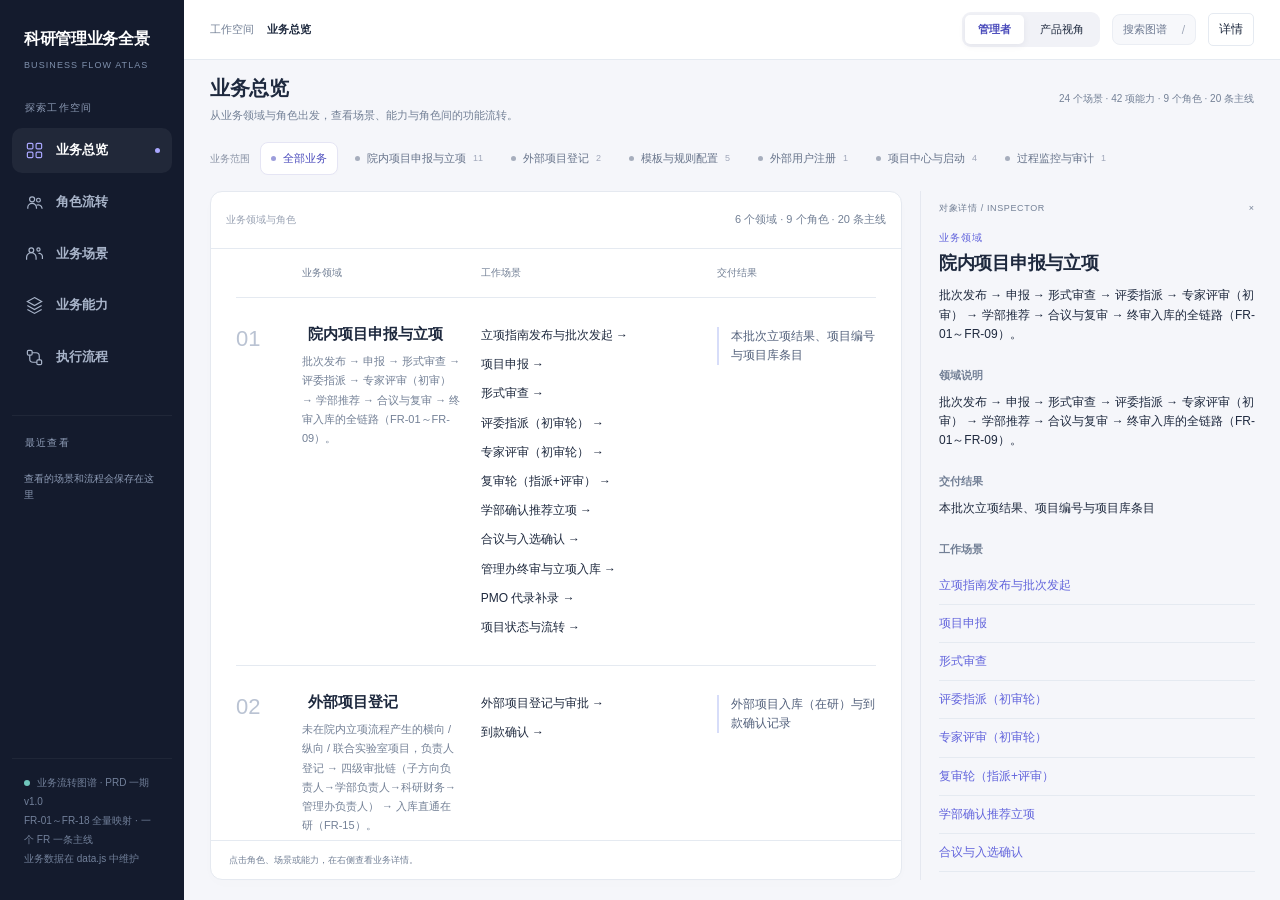
==== index.html @ 69412cee "业务流程原型: 按科研项目管理PRD一期 v1.0 重建业务全景(一个FR一条主线) - 业务领域 6 / 角色 9 / 场景 24 / 能力 42 / 流程主线 20 - FR-01~FR-18 全" ====
<!doctype html>
<html lang="zh-CN"><head><meta charset="utf-8"><meta name="viewport" content="width=device-width, initial-scale=1"><title>科研管理业务全景 · 业务流转图谱</title><link rel="stylesheet" href="./styles.css"></head>
<body><div class="app"><aside class="sidebar"><div class="brand">科研管理业务全景<small>BUSINESS FLOW ATLAS</small></div><div class="nav-section-label">探索工作空间</div><nav aria-label="主导航"><a class="navlink" data-nav="overview" href="#overview" aria-label="业务总览"><svg viewBox="0 0 24 24" aria-hidden="true"><rect x="3" y="3" width="7" height="7" rx="1.5"/><rect x="14" y="3" width="7" height="7" rx="1.5"/><rect x="3" y="14" width="7" height="7" rx="1.5"/><rect x="14" y="14" width="7" height="7" rx="1.5"/></svg><b>业务总览</b></a><a class="navlink" data-nav="roles" href="#roles" aria-label="角色流转"><svg viewBox="0 0 24 24" aria-hidden="true"><circle cx="9" cy="8" r="3.2"/><path d="M3.5 20v-1.5a5.5 5.5 0 0 1 11 0V20"/><circle cx="17" cy="9" r="2.4"/><path d="M14.5 15.5a4.8 4.8 0 0 1 7 3.5V20"/></svg><b>角色流转</b></a><a class="navlink" data-nav="scenarios" href="#scenarios" aria-label="业务场景"><svg viewBox="0 0 24 24" aria-hidden="true"><circle cx="8" cy="8" r="3"/><circle cx="17" cy="7" r="2"/><path d="M2 20v-3a6 6 0 0 1 12 0v3m3-8a4 4 0 0 1 5 4v3"/></svg><b>业务场景</b></a><a class="navlink" data-nav="capabilities" href="#capabilities" aria-label="业务能力"><svg viewBox="0 0 24 24" aria-hidden="true"><path d="m12 2 9 5-9 5-9-5 9-5zm-9 10 9 5 9-5M3 17l9 5 9-5"/></svg><b>业务能力</b></a><a class="navlink" data-nav="flows" href="#flows" aria-label="执行流程"><svg viewBox="0 0 24 24" aria-hidden="true"><rect x="3" y="3" width="6" height="6" rx="1.5"/><rect x="15" y="15" width="6" height="6" rx="1.5"/><path d="M9 6h5a4 4 0 0 1 4 4v5M6 9v5a4 4 0 0 0 4 4h5"/></svg><b>执行流程</b></a></nav><div id="recent-nav" class="recent-nav"></div><div class="sidebar-foot"><span class="online"></span>业务流转图谱 · PRD 一期 v1.0<br>FR-01～FR-18 全量映射 · 一个 FR 一条主线<br>业务数据在 data.js 中维护</div></aside><main class="workspace"><header class="topbar"><div class="breadcrumb">工作空间 <strong id="crumb">业务总览</strong></div><div class="top-actions"><div class="view-switch" aria-label="阅读视角"><button id="manager" data-mode="manager">管理者</button><button id="product" data-mode="product">产品视角</button></div><button class="search-trigger" id="search-open" aria-label="搜索全部对象"><span>搜索图谱</span><kbd>/</kbd></button><button class="iconbtn" id="toggle-inspector" aria-label="切换详情面板">详情</button></div></header><section class="pagehead"><div><h1 id="title"></h1><p id="subtitle"></p></div><div class="headcount" id="headcount"></div></section><div id="scopebar" class="scopebar" aria-label="业务领域筛选"></div><div class="content" id="content"><section class="board" aria-label="业务全景工作区"><div id="toolbar" class="toolbar"></div><div id="canvas" class="board-body"></div><footer class="board-footer" id="footer"></footer></section><aside class="inspector" aria-label="选中对象详情"><div class="inspect-head"><span>对象详情 / INSPECTOR</span><button id="close-inspector" aria-label="关闭详情">×</button></div><div class="inspect-body" id="inspector" aria-live="polite"></div></aside></div></main></div>
<script src="./data.js"></script>
<script src="./app.js"></script>
</body></html>
---- styles.css ----
:root{--nav:#111d32;--ink:#1e293e;--muted:#738096;--line:#e5eaf1;--bg:#f3f5f9;--accent:#5260d8;--cyan:#148b96;--soft:#eef0ff}*{box-sizing:border-box}body{margin:0;color:var(--ink);font:13px/1.6 Inter,-apple-system,BlinkMacSystemFont,"Segoe UI","PingFang SC","Microsoft YaHei",sans-serif;background:var(--bg)}button,input,select{font:inherit}button{cursor:pointer;color:inherit}button,a,input,select{outline-offset:4px}button:focus-visible,a:focus-visible{outline:2px solid var(--accent)}button{border:0;background:none}a{color:var(--accent)}.app{height:100vh;height:100dvh;display:grid;grid-template-columns:190px minmax(0,1fr);overflow:hidden}.sidebar{background:var(--nav);color:#a9b5ca;padding:29px 15px 20px;display:flex;flex-direction:column}.brand{color:white;font-size:17px;font-weight:700;letter-spacing:.03em;padding:0 12px 30px}.brand small{display:block;font-size:9px;letter-spacing:.19em;color:#7f90ac;font-weight:500;margin-top:5px}.navlink{display:flex;gap:13px;align-items:center;width:100%;padding:13px 15px;color:inherit;text-decoration:none;border-radius:6px;margin-bottom:7px;font-weight:550}.navlink span{font-size:12px;font-family:monospace;opacity:.6}.navlink.active{background:#273553;color:white;box-shadow:inset 3px 0 #8890ff}.sidebar-foot{margin-top:auto;font-size:11px;line-height:1.9;padding:14px 12px;border-top:1px solid #2b374c}.online{display:inline-block;width:6px;height:6px;background:#6fc6bc;border-radius:50%;margin-right:7px}.workspace{min-width:0;min-height:0;overflow:hidden;display:grid;grid-template-rows:72px 82px minmax(0,1fr)}.topbar{display:flex;align-items:center;justify-content:space-between;padding:0 30px;background:white;border-bottom:1px solid var(--line);gap:15px}.breadcrumb{color:var(--muted);font-size:12px}.breadcrumb strong{font-weight:600;color:var(--ink);margin-left:10px}.view-switch{display:flex;background:#f0f2f7;padding:4px;border-radius:7px;gap:3px}.view-switch button{padding:7px 17px;border-radius:5px;font-size:12px}.view-switch .active{background:white;color:var(--accent);box-shadow:0 1px 5px #20304c15;font-weight:650}.top-actions{display:flex;align-items:center;gap:14px}.iconbtn{border:1px solid var(--line);background:white;border-radius:5px;padding:6px 10px;font-size:12px}.pagehead{display:flex;padding:18px 30px 12px;align-items:center;justify-content:space-between;gap:20px}.pagehead h1{font-size:21px;letter-spacing:-.5px;margin:0;font-weight:650}.pagehead p{color:var(--muted);font-size:12px;margin:2px 0 0}.headcount{color:var(--muted);font-size:11px;white-space:nowrap}.content{display:grid;grid-template-columns:minmax(0,1fr) 340px;gap:18px;padding:8px 22px 22px 30px;min-height:0}.content.closed{grid-template-columns:minmax(0,1fr)}.content.closed .inspector{display:none}.board{background:white;border:1px solid var(--line);border-radius:9px;overflow:hidden;display:flex;flex-direction:column;min-height:0;min-width:0;box-shadow:0 3px 15px #16254103}.toolbar{padding:13px 18px;border-bottom:1px solid var(--line);display:flex;gap:12px;align-items:center;flex-wrap:wrap;min-height:57px}.toolbar select{max-width:100%;min-width:210px;border:1px solid #dce1eb;background:white;border-radius:5px;padding:7px 30px 7px 10px;color:var(--ink);font-size:12px}.toolbar label{color:var(--muted);font-size:11px}.tool-note{font-size:11px;color:var(--muted);margin-left:auto}.board-body{flex:1;min-height:0;overflow:auto;position:relative}.board-footer{border-top:1px solid var(--line);padding:10px 18px;display:flex;gap:20px;color:var(--muted);font-size:10px;align-items:center;min-height:39px}.legend{display:inline-flex;gap:7px;align-items:center}.legend i{width:13px;height:3px;background:var(--accent)}.legend .cyan{background:var(--cyan)}.legend .dashed{background:none;border-top:1px dashed #95a2b5}.inspector{border-left:1px solid #dfe5ee;padding-left:18px;min-height:0;display:flex;flex-direction:column}.inspect-head{display:flex;align-items:center;justify-content:space-between;font-size:10px;color:var(--muted);letter-spacing:.07em;padding:9px 0 14px}.inspect-body{overflow:auto;min-height:0;padding-right:5px}.inspect-body h2{font-size:18px;line-height:1.45;overflow-wrap:anywhere;margin:4px 0 10px;letter-spacing:-.3px}.inspect-body h3{font-size:11px;color:var(--muted);font-weight:600;margin:23px 0 8px}.inspect-body p{font-size:12px;white-space:pre-wrap;overflow-wrap:anywhere;margin:0 0 10px}.inspect-body .code{font:11px/1.6 ui-monospace,SFMono-Regular,monospace;color:#52607b;overflow-wrap:anywhere}.eyebrow{font-size:10px;text-transform:uppercase;letter-spacing:.1em;color:var(--accent)}.smalltag{font-size:10px;background:#e9edf4;color:#64718a;border-radius:3px;padding:3px 6px;display:inline-block;margin:3px 4px 3px 0}.relation{display:block;text-align:left;width:100%;border-bottom:1px solid var(--line);padding:9px 0;font-size:12px;overflow-wrap:anywhere;color:var(--accent)}.relation small{display:block;color:var(--muted);font-size:10px}.fields{width:100%;border-collapse:collapse}.fields td{vertical-align:top;font-size:11px;padding:7px 4px;border-bottom:1px solid var(--line);overflow-wrap:anywhere}.fields td:first-child{font-family:monospace;width:47%;color:var(--cyan)}details{border-top:1px solid var(--line);padding:11px 0}summary{font-size:11px;cursor:pointer;color:#64718a}details p{margin-top:10px!important}.portfolio{padding:0 25px}.portfolio-header,.domain-row{display:grid;grid-template-columns:46px 1.1fr 1.5fr 1.1fr;gap:20px;align-items:start}.portfolio-header{color:var(--muted);font-size:10px;padding:16px 0;border-bottom:1px solid var(--line)}.domain-row{padding:23px 0;border-bottom:1px solid var(--line)}.domain-number{color:#bac3d3;font-size:22px;font-weight:350}.domain-title{font-size:15px;font-weight:650;margin-bottom:5px}.domain-summary{font-size:11px;color:var(--muted);line-height:1.75}.scenario-item{display:flex;width:100%;text-align:left;align-items:center;justify-content:space-between;padding:5px 0;font-size:12px}.scenario-item:hover{color:var(--accent)}.outcome{font-size:12px;color:#52607b;border-left:2px solid #d7ddf9;padding-left:12px;margin-top:6px}.introline{padding:17px 20px;background:#fafbfe;border-bottom:1px solid var(--line);font-size:12px;color:#52607b}.introline strong{color:var(--ink)}.matrix{width:100%;border-collapse:collapse;text-align:left}.matrix th{position:sticky;top:0;z-index:2;background:#fafbfe;font-size:10px;color:var(--muted);font-weight:500;border-bottom:1px solid var(--line);padding:13px 16px}.matrix td{padding:14px 16px;border-bottom:1px solid #edf0f6;vertical-align:top;font-size:12px}.matrix td:first-child{min-width:200px}.matrix tr:hover td{background:#f9faff}.matrix .celltitle{font-weight:600;display:block;text-align:left;padding:0;line-height:1.6}.matrix .sub{color:var(--muted);font-size:10px;margin-top:5px}.matrix .technical{font:10px/1.6 ui-monospace,monospace;color:var(--cyan);display:block;overflow-wrap:anywhere;text-align:left;padding:2px 0}.scenario-dot{width:26px;height:26px;border-radius:5px;background:#eef0ff;color:var(--accent);font-size:11px}.scenario-dot.empty{background:#f6f7fa;color:#c4cad4}.graph-wrap{height:100%;min-height:340px;overflow:hidden;background-color:#fcfdff;background-image:radial-gradient(#dfe4ef .6px,transparent .6px);background-size:18px 18px;position:relative;touch-action:none}.graph{width:100%;height:100%;display:block;cursor:grab;user-select:none}.graph:active{cursor:grabbing}.graph-tools{position:absolute;bottom:16px;left:16px;display:flex;background:white;border:1px solid var(--line);box-shadow:0 2px 8px #1e293e0a;border-radius:6px;z-index:3}.graph-tools button{padding:7px 12px;border-right:1px solid var(--line);font-size:12px}.graph-tools button:last-child{border:0}.graph-node{cursor:pointer;transition:opacity .13s}.graph-node rect{fill:white;stroke:#dce2ed;stroke-width:1}.graph-node .accentbar{fill:var(--accent);stroke:none}.graph-node.data .accentbar{fill:var(--cyan)}.graph-node text{fill:var(--ink);font-size:16px;font-weight:550;pointer-events:none}.graph-node .node-meta{font-size:13px;font-weight:400;fill:var(--muted)}.graph-node.data .node-title{font-size:16px;font-family:ui-monospace,monospace;fill:#17747e}.graph-node.selected rect,.graph-node:hover rect,.graph-node:focus rect{stroke:var(--accent);stroke-width:1.7}.graph-node.dim{opacity:.7}.graph-edge{fill:none;stroke:#b4bfd4;stroke-width:1.2;transition:opacity .13s}.graph-edge.write{stroke:var(--cyan)}.graph-edge.related{stroke-dasharray:5 4}.graph-edge.dim{opacity:.12}.graph-edge.hot{stroke-width:2;stroke:var(--accent)}.column-label{font-size:13px;fill:var(--muted);letter-spacing:1px}.searchbox{display:flex;align-items:center;gap:10px;padding:17px 20px;border-bottom:1px solid var(--line)}.searchbox input{width:100%;border:0;background:#f5f7fb;border-radius:5px;padding:12px;outline-color:var(--accent)}.search-result{display:block;text-align:left;width:100%;padding:16px 22px;border-bottom:1px solid var(--line)}.search-result strong{font-size:13px}.search-result small{display:block;font-size:11px;color:var(--muted);margin-top:4px}.empty-state{padding:40px;color:var(--muted);font-size:12px}.mobile-inspect{display:none}.selected-row td{background:#f0f2fe!important}@media(min-width:1650px){.content{grid-template-columns:minmax(0,1fr) 380px}.sidebar{padding-top:32px}.app{grid-template-columns:205px minmax(0,1fr)}}@media(max-width:1150px){.app{grid-template-columns:150px minmax(0,1fr)}.sidebar{padding:24px 8px}.brand{font-size:15px}.content{grid-template-columns:minmax(0,1fr) 280px;padding:8px 15px 15px;gap:13px}.topbar,.pagehead{padding-left:20px;padding-right:20px}.portfolio{padding:0 16px}.domain-row,.portfolio-header{gap:12px;grid-template-columns:25px 1fr 1.2fr}.domain-row .outcome,.portfolio-header> :last-child{display:none}}@media(max-width:900px){.content{grid-template-columns:minmax(0,1fr)}.inspector{position:fixed;z-index:20;right:0;top:72px;bottom:0;width:350px;max-width:92vw;background:#f5f7fb;padding:15px 20px;box-shadow:-10px 0 40px #14213a21;display:none}.content.inspector-open .inspector{display:flex}.content.closed .inspector{display:none}.mobile-inspect{display:block}.breadcrumb{display:none}.topbar{justify-content:flex-end}.headcount{display:none}}@media(max-width:600px){.app{grid-template-columns:58px minmax(0,1fr)}.sidebar{padding:22px 5px}.brand{font-size:0;padding:0 0 23px;text-align:center}.brand:before{content:'AI';font-size:18px}.brand small,.navlink b,.sidebar-foot{display:none}.navlink{padding:14px 10px;justify-content:center}.navlink span{font-size:13px;opacity:1}.topbar{padding:0 10px;gap:8px}.view-switch button{padding:7px 10px}.top-actions{gap:7px}.pagehead{padding:14px 14px}.pagehead h1{font-size:18px}.pagehead p{font-size:10px}.content{padding:0 9px 10px}.workspace{grid-template-rows:65px 76px minmax(0,1fr)}.toolbar{padding:10px}.toolbar select{min-width:0;width:100%}.toolbar label{display:none}.tool-note{display:none}.portfolio-header{display:none}.domain-row{grid-template-columns:22px 1fr;padding:18px 0}.domain-row>div:nth-child(3){grid-column:2}.domain-summary{display:none}.board-footer{font-size:9px;gap:10px;padding:8px 10px}.graph-tools{left:10px;bottom:10px}.matrix td,.matrix th{padding:10px}.inspector{top:65px}}@media(prefers-reduced-motion:reduce){*{transition:none!important;scroll-behavior:auto!important}}

/* Navigation and discovery workspace */
:root{--nav:#141b2d;--accent:#6264dc;--soft:#efefff;--bg:#f5f6fa}
.app{grid-template-columns:184px minmax(0,1fr)}.sidebar{padding:26px 12px 18px}.brand{font-size:16px;letter-spacing:-.02em;padding:0 12px 28px}.brand small{letter-spacing:.12em;font-size:9px;margin-top:6px}.navlink{position:relative;gap:12px;padding:12px 13px;border-radius:10px;font-size:13px;transition:background .18s,color .18s,transform .18s}.navlink:hover{background:#ffffff09;color:white;transform:translateX(2px)}.navlink.active{background:#ffffff0e;box-shadow:none;color:#fff}.navlink.active:after{content:'';position:absolute;right:12px;width:5px;height:5px;border-radius:50%;background:#a9a7ff}.navlink svg{width:19px;height:19px;stroke:currentColor;fill:none;stroke-width:1.5;flex-shrink:0}.navlink.active svg{color:#aaa7ff}.nav-section-label{padding:0 13px;margin-bottom:12px;font-size:10px;color:#6f7c95;letter-spacing:.12em}.recent-nav{margin-top:28px;border-top:1px solid #ffffff0d;padding-top:19px}.recent-nav .recent-item{color:#8f9bb3;font-size:11px;display:block;width:100%;padding:8px 12px;text-align:left;border-radius:7px;white-space:nowrap;overflow:hidden;text-overflow:ellipsis}.recent-item:hover{background:#ffffff08;color:#e2e5f5}.recent-nav .recent-empty{font-size:10px;color:#6d7a93;padding:8px 12px}.sidebar-foot{font-size:10px;border-color:#ffffff0c;color:#72809a}.workspace{grid-template-rows:60px 73px 51px minmax(0,1fr)}.topbar{padding:0 26px}.breadcrumb{font-size:11px}.top-actions{gap:12px}.view-switch{padding:3px;border-radius:9px;background:#f1f2f7;position:relative}.view-switch button{padding:6px 13px;font-size:11px;transition:background .18s,box-shadow .18s}.view-switch .active{color:#4a4bbb;box-shadow:0 2px 7px #1e224510}.search-trigger{display:flex;gap:15px;align-items:center;background:#f7f8fb;border:1px solid #ebeef4;border-radius:8px;padding:6px 10px;color:#6c7890;font-size:11px}.search-trigger kbd{font:10px system-ui;color:#9aa2b4}.pagehead{padding:12px 26px 8px}.pagehead h1{font-size:20px}.pagehead p{font-size:11px;margin-top:3px}.headcount{font-size:10px}.scopebar{display:flex;align-items:center;gap:10px;padding:0 26px;min-width:0;overflow:hidden}.scope-caption{color:#8c95a7;font-size:10px;white-space:nowrap}.scope-options{display:flex;align-items:center;gap:6px;overflow:auto;scrollbar-width:none;min-width:0}.scope-options::-webkit-scrollbar{display:none}.scope-chip{display:flex;align-items:center;gap:7px;white-space:nowrap;flex-shrink:0;font-size:11px;padding:7px 10px;border-radius:8px;color:#7d879b;border:1px solid transparent;transition:all .15s}.scope-chip:hover{background:#eceef5;color:#344057}.scope-chip.active{background:white;color:#4d4ebd;border-color:#e5e5f4;box-shadow:0 2px 4px #29234b03}.scope-chip .chip-dot{width:5px;height:5px;border-radius:50%;background:currentColor;opacity:.55}.scope-chip small{font-size:9px;color:#a0a7ba}.content{padding:7px 20px 20px 26px;gap:18px}.board{border-radius:12px;border-color:#e5e9f0;box-shadow:0 4px 16px #19254003}.toolbar{padding:10px 15px;gap:10px;min-height:57px}.toolbar label{font-size:10px;color:#9aa3b4}.picker-trigger{display:flex;align-items:center;gap:12px;min-width:230px;max-width:min(540px,100%);padding:8px 11px;border:1px solid #e4e7f0;background:#fff;border-radius:9px;text-align:left;font-size:12px;transition:border-color .15s,box-shadow .15s}.picker-trigger:hover{border-color:#b7b8e8;box-shadow:0 0 0 3px #6264dc07}.picker-trigger[aria-expanded=true]{border-color:#9390dc;box-shadow:0 0 0 3px #6264dc0c}.picker-trigger .trigger-icon{color:#9b9eb5;font-size:13px}.picker-trigger .trigger-title{overflow:hidden;text-overflow:ellipsis;white-space:nowrap;flex:1}.picker-trigger .trigger-meta{font-size:9px;color:#a1a8b8;white-space:nowrap}.picker-trigger .trigger-chevron{color:#9a9fb5;font-size:12px}.filter-count{margin-left:auto;font-size:10px;color:#9aa3b4}.inspector{border-left-color:#e5e8f0}.inspect-head{font-size:9px}.board-footer{font-size:9px}.empty-state button{margin-top:15px;color:var(--accent);display:block}.mode-context{padding:3px 7px;border-radius:5px;background:#f1f0ff;color:#7270b8;font-size:10px;margin-right:9px}
.command-dialog{width:800px;max-width:calc(100vw - 28px);padding:0;border:1px solid #e6e8f2;border-radius:17px;box-shadow:0 32px 110px #111c3340;color:var(--ink);background:#fff;overflow:hidden}.command-dialog::backdrop{background:#111a324d;backdrop-filter:blur(5px)}.command-head{display:flex;align-items:center;gap:13px;padding:18px 20px;border-bottom:1px solid #edf0f5}.command-head svg{width:19px;height:19px;stroke:#a0a4ba;fill:none;stroke-width:1.6;flex-shrink:0}.command-head input{padding:0;border:0;outline:none;width:100%;font:14px system-ui;background:transparent;color:#24314a;min-width:0}.command-head input::placeholder{color:#a0a7b8}.command-head .command-close{color:#9ca4b5;border:1px solid #e9ebf1;padding:3px 6px;border-radius:5px;font-size:9px}.command-body{display:grid;grid-template-columns:160px minmax(0,1fr);height:432px;max-height:calc(100dvh - 230px)}.command-facets{padding:18px 10px;background:#fafbfe;border-right:1px solid #edf0f6;overflow:auto}.facet-label{font-size:9px;color:#a1a8b7;padding:0 10px 9px;letter-spacing:.08em}.facet-button{display:flex;align-items:center;justify-content:space-between;gap:7px;width:100%;text-align:left;padding:9px 10px;margin:2px 0;border-radius:7px;font-size:11px;color:#7d879c}.facet-button small{font-size:9px;color:#a3aabd}.facet-button:hover{background:#f0f1f8}.facet-button.active{background:#eeedfb;color:#605bb7}.command-results{overflow:auto;padding:9px;scrollbar-width:thin}.command-section{font-size:9px;color:#9da5b6;padding:10px 10px 6px;letter-spacing:.07em}.command-option{display:flex;align-items:center;gap:13px;width:100%;text-align:left;padding:11px 12px;border-radius:9px;margin:2px 0;position:relative}.command-option.active{background:#f1f1fc}.option-mark{width:29px;height:29px;display:grid;place-items:center;background:#f0f2f7;color:#a0a6b8;border-radius:8px;font-size:12px;flex-shrink:0}.command-option.active .option-mark{background:#e5e3fa;color:#7772c6}.option-copy{min-width:0;flex:1}.option-title{font-size:12px;line-height:1.6;color:#37435b}.option-sub{font-size:10px;color:#9aa3b5;margin-top:3px;line-height:1.6;display:-webkit-box;-webkit-line-clamp:2;-webkit-box-orient:vertical;overflow:hidden;overflow-wrap:anywhere}.option-accept{font-size:10px;color:#b4b8ca;flex-shrink:0}.command-option.active .option-accept{color:#8782ba}.command-footer{display:flex;align-items:center;justify-content:space-between;gap:12px;border-top:1px solid #edf0f6;padding:11px 18px;color:#9ca5b7;font-size:9px;background:#fdfdff}.command-footer .keys{display:flex;gap:12px}.command-footer kbd{font:9px system-ui;border:1px solid #e8ebf2;border-radius:3px;padding:1px 4px;margin-right:3px;background:#fff}.picker-empty{padding:48px 20px;text-align:center}.picker-empty strong{font-size:13px;font-weight:550;display:block;color:#657087}.picker-empty p{font-size:11px;color:#a0a7b8;margin-top:8px}.picker-empty button{margin:9px 4px;padding:6px 10px;border:1px solid #e4e7f1;border-radius:6px;color:#7771b5;font-size:10px}.scope-note{display:flex;align-items:center;gap:6px;font-size:10px;color:#9da5b7}.scope-note b{font-weight:500;color:#7b7b9e}
@media(max-width:1150px){.app{grid-template-columns:160px minmax(0,1fr)}.scopebar{padding:0 20px}.scope-chip{padding:6px 8px}.picker-trigger{min-width:180px}.search-trigger kbd{display:none}.content{padding-left:20px}}
@media(max-width:600px){.app{grid-template-columns:54px minmax(0,1fr)}.sidebar{padding:19px 5px}.brand{padding:0 0 22px}.nav-section-label,.recent-nav,.sidebar-foot{display:none}.navlink{padding:13px 10px;gap:0}.navlink.active:after{right:3px;width:3px;height:3px}.navlink svg{width:18px;height:18px}.workspace{grid-template-rows:58px 69px 43px minmax(0,1fr)}.topbar{padding:0 10px}.top-actions{gap:6px}.view-switch button{padding:6px 8px;font-size:10px}.search-trigger{padding:6px 8px;font-size:0;gap:0}.search-trigger:before{content:'⌕';font-size:17px;line-height:1}.search-trigger kbd{display:none}.iconbtn{font-size:10px;padding:5px 7px}.pagehead{padding:10px 13px}.pagehead h1{font-size:17px}.pagehead p{font-size:9px}.scopebar{padding:0 11px;gap:6px}.scope-caption{display:none}.scope-chip{font-size:10px;padding:6px 8px}.scope-chip small{display:none}.content{padding:5px 8px 10px}.toolbar{gap:6px;padding:8px}.picker-trigger{min-width:0;width:100%;max-width:none;font-size:11px}.trigger-meta{display:none}.filter-count{display:none}.command-dialog{max-width:calc(100vw - 18px);border-radius:13px}.command-head{padding:15px 13px;gap:9px}.command-head input{font-size:12px}.command-body{grid-template-columns:112px minmax(0,1fr);height:440px;max-height:calc(100dvh - 190px)}.command-facets{padding:13px 5px}.facet-button{font-size:10px;padding:8px 7px}.facet-label{font-size:8px;padding:0 7px 7px}.command-results{padding:5px}.command-option{padding:10px 8px;gap:8px}.option-mark{width:22px;height:25px;font-size:10px}.option-title{font-size:11px}.option-sub{font-size:9px}.option-accept{display:none}.command-footer{padding:10px 12px;font-size:8px}.command-footer .keys{gap:5px}.command-footer .keys span:last-child{display:none}}


.command-head input{font-size:14px;color:#34435d}.command-head input::placeholder{color:#737f96}.option-title{font-size:14px;color:#30405c}.option-sub{font-size:11px;color:#758097}.command-section{color:#69768e;font-size:10px}.facet-button{color:#65718a}.command-footer{color:#758097}.scope-note{color:#77849d}.scope-chip{color:#66738a}.recent-nav .recent-item{color:#a3b0c7}.recent-nav .recent-empty,.nav-section-label{color:#8c9ab4}@media(max-width:600px){.option-title{font-size:12px}.option-sub{font-size:10px}.command-head input{font-size:12px}}

/* ===== 角色流转扩展（业务图谱新增） ===== */
.graph-node[data-role="R_pi"] .accentbar{fill:#5260d8}
.graph-node[data-role="R_sub"] .accentbar{fill:#148b96}
.graph-node[data-role="R_mgb"] .accentbar{fill:#b7791f}
.graph-node[data-role="R_exp"] .accentbar{fill:#c2586e}
.graph-node[data-role="R_pmo"] .accentbar{fill:#7a4fc9}
.graph-node[data-role="R_pi"].selected rect,.graph-node[data-role="R_pi"]:hover rect{stroke:#5260d8}
.graph-node[data-role="R_sub"].selected rect,.graph-node[data-role="R_sub"]:hover rect{stroke:#148b96}
.graph-node[data-role="R_mgb"].selected rect,.graph-node[data-role="R_mgb"]:hover rect{stroke:#b7791f}
.graph-node[data-role="R_exp"].selected rect,.graph-node[data-role="R_exp"]:hover rect{stroke:#c2586e}
.graph-node[data-role="R_pmo"].selected rect,.graph-node[data-role="R_pmo"]:hover rect{stroke:#7a4fc9}
.graph-edge.flowback{stroke-dasharray:5 4;stroke:#c2586e}
.graph-edge.flowback:hover{stroke-width:2}
.edge-label{font-size:13px;fill:#4d5a75;font-weight:600;paint-order:stroke;stroke:#fcfdff;stroke-width:3.5px;pointer-events:none}
.legend .rose{border-top:1px dashed #c2586e;background:none}
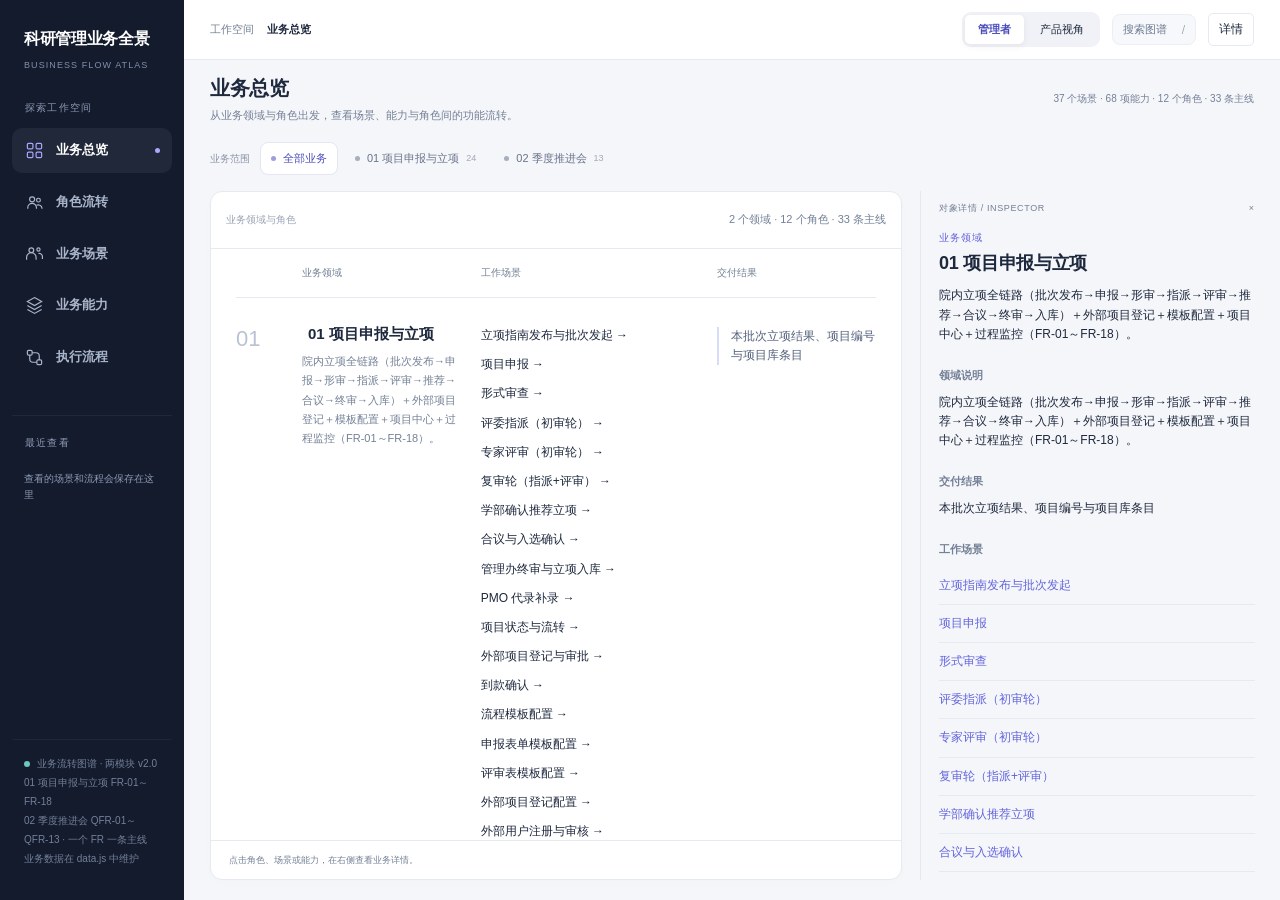
==== commit 11e97847: "业务全景两模块 v2.0: 新增02季度推进会模块(QFR-01~13) - domains 改模块级: 01 项目申报与立项(24场景/42能力/20主线) + 02 季度推进会(13场景/26能力" ====
--- a/index.html
+++ b/index.html
@@ -1,6 +1,6 @@
 <!doctype html>
 <html lang="zh-CN"><head><meta charset="utf-8"><meta name="viewport" content="width=device-width, initial-scale=1"><title>科研管理业务全景 · 业务流转图谱</title><link rel="stylesheet" href="./styles.css"></head>
-<body><div class="app"><aside class="sidebar"><div class="brand">科研管理业务全景<small>BUSINESS FLOW ATLAS</small></div><div class="nav-section-label">探索工作空间</div><nav aria-label="主导航"><a class="navlink" data-nav="overview" href="#overview" aria-label="业务总览"><svg viewBox="0 0 24 24" aria-hidden="true"><rect x="3" y="3" width="7" height="7" rx="1.5"/><rect x="14" y="3" width="7" height="7" rx="1.5"/><rect x="3" y="14" width="7" height="7" rx="1.5"/><rect x="14" y="14" width="7" height="7" rx="1.5"/></svg><b>业务总览</b></a><a class="navlink" data-nav="roles" href="#roles" aria-label="角色流转"><svg viewBox="0 0 24 24" aria-hidden="true"><circle cx="9" cy="8" r="3.2"/><path d="M3.5 20v-1.5a5.5 5.5 0 0 1 11 0V20"/><circle cx="17" cy="9" r="2.4"/><path d="M14.5 15.5a4.8 4.8 0 0 1 7 3.5V20"/></svg><b>角色流转</b></a><a class="navlink" data-nav="scenarios" href="#scenarios" aria-label="业务场景"><svg viewBox="0 0 24 24" aria-hidden="true"><circle cx="8" cy="8" r="3"/><circle cx="17" cy="7" r="2"/><path d="M2 20v-3a6 6 0 0 1 12 0v3m3-8a4 4 0 0 1 5 4v3"/></svg><b>业务场景</b></a><a class="navlink" data-nav="capabilities" href="#capabilities" aria-label="业务能力"><svg viewBox="0 0 24 24" aria-hidden="true"><path d="m12 2 9 5-9 5-9-5 9-5zm-9 10 9 5 9-5M3 17l9 5 9-5"/></svg><b>业务能力</b></a><a class="navlink" data-nav="flows" href="#flows" aria-label="执行流程"><svg viewBox="0 0 24 24" aria-hidden="true"><rect x="3" y="3" width="6" height="6" rx="1.5"/><rect x="15" y="15" width="6" height="6" rx="1.5"/><path d="M9 6h5a4 4 0 0 1 4 4v5M6 9v5a4 4 0 0 0 4 4h5"/></svg><b>执行流程</b></a></nav><div id="recent-nav" class="recent-nav"></div><div class="sidebar-foot"><span class="online"></span>业务流转图谱 · PRD 一期 v1.0<br>FR-01～FR-18 全量映射 · 一个 FR 一条主线<br>业务数据在 data.js 中维护</div></aside><main class="workspace"><header class="topbar"><div class="breadcrumb">工作空间 <strong id="crumb">业务总览</strong></div><div class="top-actions"><div class="view-switch" aria-label="阅读视角"><button id="manager" data-mode="manager">管理者</button><button id="product" data-mode="product">产品视角</button></div><button class="search-trigger" id="search-open" aria-label="搜索全部对象"><span>搜索图谱</span><kbd>/</kbd></button><button class="iconbtn" id="toggle-inspector" aria-label="切换详情面板">详情</button></div></header><section class="pagehead"><div><h1 id="title"></h1><p id="subtitle"></p></div><div class="headcount" id="headcount"></div></section><div id="scopebar" class="scopebar" aria-label="业务领域筛选"></div><div class="content" id="content"><section class="board" aria-label="业务全景工作区"><div id="toolbar" class="toolbar"></div><div id="canvas" class="board-body"></div><footer class="board-footer" id="footer"></footer></section><aside class="inspector" aria-label="选中对象详情"><div class="inspect-head"><span>对象详情 / INSPECTOR</span><button id="close-inspector" aria-label="关闭详情">×</button></div><div class="inspect-body" id="inspector" aria-live="polite"></div></aside></div></main></div>
+<body><div class="app"><aside class="sidebar"><div class="brand">科研管理业务全景<small>BUSINESS FLOW ATLAS</small></div><div class="nav-section-label">探索工作空间</div><nav aria-label="主导航"><a class="navlink" data-nav="overview" href="#overview" aria-label="业务总览"><svg viewBox="0 0 24 24" aria-hidden="true"><rect x="3" y="3" width="7" height="7" rx="1.5"/><rect x="14" y="3" width="7" height="7" rx="1.5"/><rect x="3" y="14" width="7" height="7" rx="1.5"/><rect x="14" y="14" width="7" height="7" rx="1.5"/></svg><b>业务总览</b></a><a class="navlink" data-nav="roles" href="#roles" aria-label="角色流转"><svg viewBox="0 0 24 24" aria-hidden="true"><circle cx="9" cy="8" r="3.2"/><path d="M3.5 20v-1.5a5.5 5.5 0 0 1 11 0V20"/><circle cx="17" cy="9" r="2.4"/><path d="M14.5 15.5a4.8 4.8 0 0 1 7 3.5V20"/></svg><b>角色流转</b></a><a class="navlink" data-nav="scenarios" href="#scenarios" aria-label="业务场景"><svg viewBox="0 0 24 24" aria-hidden="true"><circle cx="8" cy="8" r="3"/><circle cx="17" cy="7" r="2"/><path d="M2 20v-3a6 6 0 0 1 12 0v3m3-8a4 4 0 0 1 5 4v3"/></svg><b>业务场景</b></a><a class="navlink" data-nav="capabilities" href="#capabilities" aria-label="业务能力"><svg viewBox="0 0 24 24" aria-hidden="true"><path d="m12 2 9 5-9 5-9-5 9-5zm-9 10 9 5 9-5M3 17l9 5 9-5"/></svg><b>业务能力</b></a><a class="navlink" data-nav="flows" href="#flows" aria-label="执行流程"><svg viewBox="0 0 24 24" aria-hidden="true"><rect x="3" y="3" width="6" height="6" rx="1.5"/><rect x="15" y="15" width="6" height="6" rx="1.5"/><path d="M9 6h5a4 4 0 0 1 4 4v5M6 9v5a4 4 0 0 0 4 4h5"/></svg><b>执行流程</b></a></nav><div id="recent-nav" class="recent-nav"></div><div class="sidebar-foot"><span class="online"></span>业务流转图谱 · 两模块 v2.0<br>01 项目申报与立项 FR-01～FR-18<br>02 季度推进会 QFR-01～QFR-13 · 一个 FR 一条主线<br>业务数据在 data.js 中维护</div></aside><main class="workspace"><header class="topbar"><div class="breadcrumb">工作空间 <strong id="crumb">业务总览</strong></div><div class="top-actions"><div class="view-switch" aria-label="阅读视角"><button id="manager" data-mode="manager">管理者</button><button id="product" data-mode="product">产品视角</button></div><button class="search-trigger" id="search-open" aria-label="搜索全部对象"><span>搜索图谱</span><kbd>/</kbd></button><button class="iconbtn" id="toggle-inspector" aria-label="切换详情面板">详情</button></div></header><section class="pagehead"><div><h1 id="title"></h1><p id="subtitle"></p></div><div class="headcount" id="headcount"></div></section><div id="scopebar" class="scopebar" aria-label="业务领域筛选"></div><div class="content" id="content"><section class="board" aria-label="业务全景工作区"><div id="toolbar" class="toolbar"></div><div id="canvas" class="board-body"></div><footer class="board-footer" id="footer"></footer></section><aside class="inspector" aria-label="选中对象详情"><div class="inspect-head"><span>对象详情 / INSPECTOR</span><button id="close-inspector" aria-label="关闭详情">×</button></div><div class="inspect-body" id="inspector" aria-live="polite"></div></aside></div></main></div>
 <script src="./data.js"></script>
 <script src="./app.js"></script>
 </body></html>
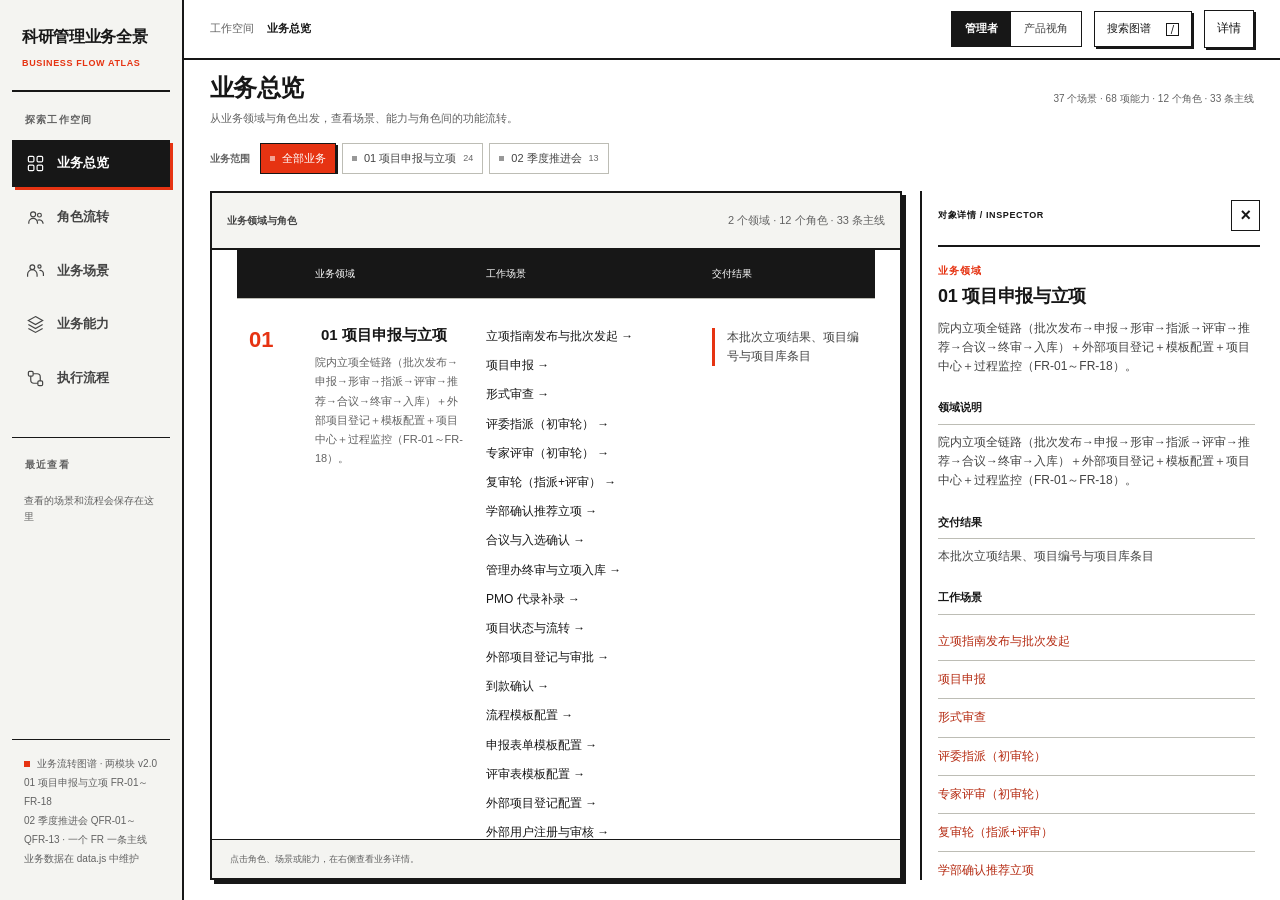
==== commit ecceff91: "UI重构: 引入workbench.css新粗犷风格(白底/黑边/红强调), 完全对齐应用与原型.html参考风格; 修复能力-场景回引缺失(复用矩阵圆点); 逻辑与业务数据零改动" ====
--- a/index.html
+++ b/index.html
@@ -1,5 +1,5 @@
 <!doctype html>
-<html lang="zh-CN"><head><meta charset="utf-8"><meta name="viewport" content="width=device-width, initial-scale=1"><title>科研管理业务全景 · 业务流转图谱</title><link rel="stylesheet" href="./styles.css"></head>
+<html lang="zh-CN"><head><meta charset="utf-8"><meta name="viewport" content="width=device-width, initial-scale=1"><title>科研管理业务全景 · 业务流转图谱</title><link rel="stylesheet" href="./styles.css"><link rel="stylesheet" href="./workbench.css"></head>
 <body><div class="app"><aside class="sidebar"><div class="brand">科研管理业务全景<small>BUSINESS FLOW ATLAS</small></div><div class="nav-section-label">探索工作空间</div><nav aria-label="主导航"><a class="navlink" data-nav="overview" href="#overview" aria-label="业务总览"><svg viewBox="0 0 24 24" aria-hidden="true"><rect x="3" y="3" width="7" height="7" rx="1.5"/><rect x="14" y="3" width="7" height="7" rx="1.5"/><rect x="3" y="14" width="7" height="7" rx="1.5"/><rect x="14" y="14" width="7" height="7" rx="1.5"/></svg><b>业务总览</b></a><a class="navlink" data-nav="roles" href="#roles" aria-label="角色流转"><svg viewBox="0 0 24 24" aria-hidden="true"><circle cx="9" cy="8" r="3.2"/><path d="M3.5 20v-1.5a5.5 5.5 0 0 1 11 0V20"/><circle cx="17" cy="9" r="2.4"/><path d="M14.5 15.5a4.8 4.8 0 0 1 7 3.5V20"/></svg><b>角色流转</b></a><a class="navlink" data-nav="scenarios" href="#scenarios" aria-label="业务场景"><svg viewBox="0 0 24 24" aria-hidden="true"><circle cx="8" cy="8" r="3"/><circle cx="17" cy="7" r="2"/><path d="M2 20v-3a6 6 0 0 1 12 0v3m3-8a4 4 0 0 1 5 4v3"/></svg><b>业务场景</b></a><a class="navlink" data-nav="capabilities" href="#capabilities" aria-label="业务能力"><svg viewBox="0 0 24 24" aria-hidden="true"><path d="m12 2 9 5-9 5-9-5 9-5zm-9 10 9 5 9-5M3 17l9 5 9-5"/></svg><b>业务能力</b></a><a class="navlink" data-nav="flows" href="#flows" aria-label="执行流程"><svg viewBox="0 0 24 24" aria-hidden="true"><rect x="3" y="3" width="6" height="6" rx="1.5"/><rect x="15" y="15" width="6" height="6" rx="1.5"/><path d="M9 6h5a4 4 0 0 1 4 4v5M6 9v5a4 4 0 0 0 4 4h5"/></svg><b>执行流程</b></a></nav><div id="recent-nav" class="recent-nav"></div><div class="sidebar-foot"><span class="online"></span>业务流转图谱 · 两模块 v2.0<br>01 项目申报与立项 FR-01～FR-18<br>02 季度推进会 QFR-01～QFR-13 · 一个 FR 一条主线<br>业务数据在 data.js 中维护</div></aside><main class="workspace"><header class="topbar"><div class="breadcrumb">工作空间 <strong id="crumb">业务总览</strong></div><div class="top-actions"><div class="view-switch" aria-label="阅读视角"><button id="manager" data-mode="manager">管理者</button><button id="product" data-mode="product">产品视角</button></div><button class="search-trigger" id="search-open" aria-label="搜索全部对象"><span>搜索图谱</span><kbd>/</kbd></button><button class="iconbtn" id="toggle-inspector" aria-label="切换详情面板">详情</button></div></header><section class="pagehead"><div><h1 id="title"></h1><p id="subtitle"></p></div><div class="headcount" id="headcount"></div></section><div id="scopebar" class="scopebar" aria-label="业务领域筛选"></div><div class="content" id="content"><section class="board" aria-label="业务全景工作区"><div id="toolbar" class="toolbar"></div><div id="canvas" class="board-body"></div><footer class="board-footer" id="footer"></footer></section><aside class="inspector" aria-label="选中对象详情"><div class="inspect-head"><span>对象详情 / INSPECTOR</span><button id="close-inspector" aria-label="关闭详情">×</button></div><div class="inspect-body" id="inspector" aria-live="polite"></div></aside></div></main></div>
 <script src="./data.js"></script>
 <script src="./app.js"></script>
--- a/styles.css
+++ b/styles.css
@@ -1,5 +1,5 @@
 
-:root{--nav:#111d32;--ink:#1e293e;--muted:#738096;--line:#e5eaf1;--bg:#f3f5f9;--accent:#5260d8;--cyan:#148b96;--soft:#eef0ff}*{box-sizing:border-box}body{margin:0;color:var(--ink);font:13px/1.6 Inter,-apple-system,BlinkMacSystemFont,"Segoe UI","PingFang SC","Microsoft YaHei",sans-serif;background:var(--bg)}button,input,select{font:inherit}button{cursor:pointer;color:inherit}button,a,input,select{outline-offset:4px}button:focus-visible,a:focus-visible{outline:2px solid var(--accent)}button{border:0;background:none}a{color:var(--accent)}.app{height:100vh;height:100dvh;display:grid;grid-template-columns:190px minmax(0,1fr);overflow:hidden}.sidebar{background:var(--nav);color:#a9b5ca;padding:29px 15px 20px;display:flex;flex-direction:column}.brand{color:white;font-size:17px;font-weight:700;letter-spacing:.03em;padding:0 12px 30px}.brand small{display:block;font-size:9px;letter-spacing:.19em;color:#7f90ac;font-weight:500;margin-top:5px}.navlink{display:flex;gap:13px;align-items:center;width:100%;padding:13px 15px;color:inherit;text-decoration:none;border-radius:6px;margin-bottom:7px;font-weight:550}.navlink span{font-size:12px;font-family:monospace;opacity:.6}.navlink.active{background:#273553;color:white;box-shadow:inset 3px 0 #8890ff}.sidebar-foot{margin-top:auto;font-size:11px;line-height:1.9;padding:14px 12px;border-top:1px solid #2b374c}.online{display:inline-block;width:6px;height:6px;background:#6fc6bc;border-radius:50%;margin-right:7px}.workspace{min-width:0;min-height:0;overflow:hidden;display:grid;grid-template-rows:72px 82px minmax(0,1fr)}.topbar{display:flex;align-items:center;justify-content:space-between;padding:0 30px;background:white;border-bottom:1px solid var(--line);gap:15px}.breadcrumb{color:var(--muted);font-size:12px}.breadcrumb strong{font-weight:600;color:var(--ink);margin-left:10px}.view-switch{display:flex;background:#f0f2f7;padding:4px;border-radius:7px;gap:3px}.view-switch button{padding:7px 17px;border-radius:5px;font-size:12px}.view-switch .active{background:white;color:var(--accent);box-shadow:0 1px 5px #20304c15;font-weight:650}.top-actions{display:flex;align-items:center;gap:14px}.iconbtn{border:1px solid var(--line);background:white;border-radius:5px;padding:6px 10px;font-size:12px}.pagehead{display:flex;padding:18px 30px 12px;align-items:center;justify-content:space-between;gap:20px}.pagehead h1{font-size:21px;letter-spacing:-.5px;margin:0;font-weight:650}.pagehead p{color:var(--muted);font-size:12px;margin:2px 0 0}.headcount{color:var(--muted);font-size:11px;white-space:nowrap}.content{display:grid;grid-template-columns:minmax(0,1fr) 340px;gap:18px;padding:8px 22px 22px 30px;min-height:0}.content.closed{grid-template-columns:minmax(0,1fr)}.content.closed .inspector{display:none}.board{background:white;border:1px solid var(--line);border-radius:9px;overflow:hidden;display:flex;flex-direction:column;min-height:0;min-width:0;box-shadow:0 3px 15px #16254103}.toolbar{padding:13px 18px;border-bottom:1px solid var(--line);display:flex;gap:12px;align-items:center;flex-wrap:wrap;min-height:57px}.toolbar select{max-width:100%;min-width:210px;border:1px solid #dce1eb;background:white;border-radius:5px;padding:7px 30px 7px 10px;color:var(--ink);font-size:12px}.toolbar label{color:var(--muted);font-size:11px}.tool-note{font-size:11px;color:var(--muted);margin-left:auto}.board-body{flex:1;min-height:0;overflow:auto;position:relative}.board-footer{border-top:1px solid var(--line);padding:10px 18px;display:flex;gap:20px;color:var(--muted);font-size:10px;align-items:center;min-height:39px}.legend{display:inline-flex;gap:7px;align-items:center}.legend i{width:13px;height:3px;background:var(--accent)}.legend .cyan{background:var(--cyan)}.legend .dashed{background:none;border-top:1px dashed #95a2b5}.inspector{border-left:1px solid #dfe5ee;padding-left:18px;min-height:0;display:flex;flex-direction:column}.inspect-head{display:flex;align-items:center;justify-content:space-between;font-size:10px;color:var(--muted);letter-spacing:.07em;padding:9px 0 14px}.inspect-body{overflow:auto;min-height:0;padding-right:5px}.inspect-body h2{font-size:18px;line-height:1.45;overflow-wrap:anywhere;margin:4px 0 10px;letter-spacing:-.3px}.inspect-body h3{font-size:11px;color:var(--muted);font-weight:600;margin:23px 0 8px}.inspect-body p{font-size:12px;white-space:pre-wrap;overflow-wrap:anywhere;margin:0 0 10px}.inspect-body .code{font:11px/1.6 ui-monospace,SFMono-Regular,monospace;color:#52607b;overflow-wrap:anywhere}.eyebrow{font-size:10px;text-transform:uppercase;letter-spacing:.1em;color:var(--accent)}.smalltag{font-size:10px;background:#e9edf4;color:#64718a;border-radius:3px;padding:3px 6px;display:inline-block;margin:3px 4px 3px 0}.relation{display:block;text-align:left;width:100%;border-bottom:1px solid var(--line);padding:9px 0;font-size:12px;overflow-wrap:anywhere;color:var(--accent)}.relation small{display:block;color:var(--muted);font-size:10px}.fields{width:100%;border-collapse:collapse}.fields td{vertical-align:top;font-size:11px;padding:7px 4px;border-bottom:1px solid var(--line);overflow-wrap:anywhere}.fields td:first-child{font-family:monospace;width:47%;color:var(--cyan)}details{border-top:1px solid var(--line);padding:11px 0}summary{font-size:11px;cursor:pointer;color:#64718a}details p{margin-top:10px!important}.portfolio{padding:0 25px}.portfolio-header,.domain-row{display:grid;grid-template-columns:46px 1.1fr 1.5fr 1.1fr;gap:20px;align-items:start}.portfolio-header{color:var(--muted);font-size:10px;padding:16px 0;border-bottom:1px solid var(--line)}.domain-row{padding:23px 0;border-bottom:1px solid var(--line)}.domain-number{color:#bac3d3;font-size:22px;font-weight:350}.domain-title{font-size:15px;font-weight:650;margin-bottom:5px}.domain-summary{font-size:11px;color:var(--muted);line-height:1.75}.scenario-item{display:flex;width:100%;text-align:left;align-items:center;justify-content:space-between;padding:5px 0;font-size:12px}.scenario-item:hover{color:var(--accent)}.outcome{font-size:12px;color:#52607b;border-left:2px solid #d7ddf9;padding-left:12px;margin-top:6px}.introline{padding:17px 20px;background:#fafbfe;border-bottom:1px solid var(--line);font-size:12px;color:#52607b}.introline strong{color:var(--ink)}.matrix{width:100%;border-collapse:collapse;text-align:left}.matrix th{position:sticky;top:0;z-index:2;background:#fafbfe;font-size:10px;color:var(--muted);font-weight:500;border-bottom:1px solid var(--line);padding:13px 16px}.matrix td{padding:14px 16px;border-bottom:1px solid #edf0f6;vertical-align:top;font-size:12px}.matrix td:first-child{min-width:200px}.matrix tr:hover td{background:#f9faff}.matrix .celltitle{font-weight:600;display:block;text-align:left;padding:0;line-height:1.6}.matrix .sub{color:var(--muted);font-size:10px;margin-top:5px}.matrix .technical{font:10px/1.6 ui-monospace,monospace;color:var(--cyan);display:block;overflow-wrap:anywhere;text-align:left;padding:2px 0}.scenario-dot{width:26px;height:26px;border-radius:5px;background:#eef0ff;color:var(--accent);font-size:11px}.scenario-dot.empty{background:#f6f7fa;color:#c4cad4}.graph-wrap{height:100%;min-height:340px;overflow:hidden;background-color:#fcfdff;background-image:radial-gradient(#dfe4ef .6px,transparent .6px);background-size:18px 18px;position:relative;touch-action:none}.graph{width:100%;height:100%;display:block;cursor:grab;user-select:none}.graph:active{cursor:grabbing}.graph-tools{position:absolute;bottom:16px;left:16px;display:flex;background:white;border:1px solid var(--line);box-shadow:0 2px 8px #1e293e0a;border-radius:6px;z-index:3}.graph-tools button{padding:7px 12px;border-right:1px solid var(--line);font-size:12px}.graph-tools button:last-child{border:0}.graph-node{cursor:pointer;transition:opacity .13s}.graph-node rect{fill:white;stroke:#dce2ed;stroke-width:1}.graph-node .accentbar{fill:var(--accent);stroke:none}.graph-node.data .accentbar{fill:var(--cyan)}.graph-node text{fill:var(--ink);font-size:16px;font-weight:550;pointer-events:none}.graph-node .node-meta{font-size:13px;font-weight:400;fill:var(--muted)}.graph-node.data .node-title{font-size:16px;font-family:ui-monospace,monospace;fill:#17747e}.graph-node.selected rect,.graph-node:hover rect,.graph-node:focus rect{stroke:var(--accent);stroke-width:1.7}.graph-node.dim{opacity:.7}.graph-edge{fill:none;stroke:#b4bfd4;stroke-width:1.2;transition:opacity .13s}.graph-edge.write{stroke:var(--cyan)}.graph-edge.related{stroke-dasharray:5 4}.graph-edge.dim{opacity:.12}.graph-edge.hot{stroke-width:2;stroke:var(--accent)}.column-label{font-size:13px;fill:var(--muted);letter-spacing:1px}.searchbox{display:flex;align-items:center;gap:10px;padding:17px 20px;border-bottom:1px solid var(--line)}.searchbox input{width:100%;border:0;background:#f5f7fb;border-radius:5px;padding:12px;outline-color:var(--accent)}.search-result{display:block;text-align:left;width:100%;padding:16px 22px;border-bottom:1px solid var(--line)}.search-result strong{font-size:13px}.search-result small{display:block;font-size:11px;color:var(--muted);margin-top:4px}.empty-state{padding:40px;color:var(--muted);font-size:12px}.mobile-inspect{display:none}.selected-row td{background:#f0f2fe!important}@media(min-width:1650px){.content{grid-template-columns:minmax(0,1fr) 380px}.sidebar{padding-top:32px}.app{grid-template-columns:205px minmax(0,1fr)}}@media(max-width:1150px){.app{grid-template-columns:150px minmax(0,1fr)}.sidebar{padding:24px 8px}.brand{font-size:15px}.content{grid-template-columns:minmax(0,1fr) 280px;padding:8px 15px 15px;gap:13px}.topbar,.pagehead{padding-left:20px;padding-right:20px}.portfolio{padding:0 16px}.domain-row,.portfolio-header{gap:12px;grid-template-columns:25px 1fr 1.2fr}.domain-row .outcome,.portfolio-header> :last-child{display:none}}@media(max-width:900px){.content{grid-template-columns:minmax(0,1fr)}.inspector{position:fixed;z-index:20;right:0;top:72px;bottom:0;width:350px;max-width:92vw;background:#f5f7fb;padding:15px 20px;box-shadow:-10px 0 40px #14213a21;display:none}.content.inspector-open .inspector{display:flex}.content.closed .inspector{display:none}.mobile-inspect{display:block}.breadcrumb{display:none}.topbar{justify-content:flex-end}.headcount{display:none}}@media(max-width:600px){.app{grid-template-columns:58px minmax(0,1fr)}.sidebar{padding:22px 5px}.brand{font-size:0;padding:0 0 23px;text-align:center}.brand:before{content:'AI';font-size:18px}.brand small,.navlink b,.sidebar-foot{display:none}.navlink{padding:14px 10px;justify-content:center}.navlink span{font-size:13px;opacity:1}.topbar{padding:0 10px;gap:8px}.view-switch button{padding:7px 10px}.top-actions{gap:7px}.pagehead{padding:14px 14px}.pagehead h1{font-size:18px}.pagehead p{font-size:10px}.content{padding:0 9px 10px}.workspace{grid-template-rows:65px 76px minmax(0,1fr)}.toolbar{padding:10px}.toolbar select{min-width:0;width:100%}.toolbar label{display:none}.tool-note{display:none}.portfolio-header{display:none}.domain-row{grid-template-columns:22px 1fr;padding:18px 0}.domain-row>div:nth-child(3){grid-column:2}.domain-summary{display:none}.board-footer{font-size:9px;gap:10px;padding:8px 10px}.graph-tools{left:10px;bottom:10px}.matrix td,.matrix th{padding:10px}.inspector{top:65px}}@media(prefers-reduced-motion:reduce){*{transition:none!important;scroll-behavior:auto!important}}
+:root{--nav:#111d32;--ink:#1e293e;--muted:#738096;--line:#e5eaf1;--bg:#f3f5f9;--accent:#5260d8;--cyan:#148b96;--soft:#eef0ff}*{box-sizing:border-box}body{margin:0;color:var(--ink);font:13px/1.6 Inter,-apple-system,BlinkMacSystemFont,"Segoe UI","PingFang SC","Microsoft YaHei",sans-serif;background:var(--bg)}button,input,select{font:inherit}button{cursor:pointer;color:inherit}button,a,input,select{outline-offset:4px}button:focus-visible,a:focus-visible{outline:2px solid var(--accent)}button{border:0;background:none}a{color:var(--accent)}.app{height:100vh;height:100dvh;display:grid;grid-template-columns:190px minmax(0,1fr);overflow:hidden}.sidebar{background:var(--nav);color:#a9b5ca;padding:29px 15px 20px;display:flex;flex-direction:column}.brand{color:white;font-size:17px;font-weight:700;letter-spacing:.03em;padding:0 12px 30px}.brand small{display:block;font-size:9px;letter-spacing:.19em;color:#7f90ac;font-weight:500;margin-top:5px}.navlink{display:flex;gap:13px;align-items:center;width:100%;padding:13px 15px;color:inherit;text-decoration:none;border-radius:6px;margin-bottom:7px;font-weight:550}.navlink span{font-size:12px;font-family:monospace;opacity:.6}.navlink.active{background:#273553;color:white;box-shadow:inset 3px 0 #8890ff}.sidebar-foot{margin-top:auto;font-size:11px;line-height:1.9;padding:14px 12px;border-top:1px solid #2b374c}.online{display:inline-block;width:6px;height:6px;background:#6fc6bc;border-radius:50%;margin-right:7px}.workspace{min-width:0;min-height:0;overflow:hidden;display:grid;grid-template-rows:72px 82px minmax(0,1fr)}.topbar{display:flex;align-items:center;justify-content:space-between;padding:0 30px;background:white;border-bottom:1px solid var(--line);gap:15px}.breadcrumb{color:var(--muted);font-size:12px}.breadcrumb strong{font-weight:600;color:var(--ink);margin-left:10px}.view-switch{display:flex;background:#f0f2f7;padding:4px;border-radius:7px;gap:3px}.view-switch button{padding:7px 17px;border-radius:5px;font-size:12px}.view-switch .active{background:white;color:var(--accent);box-shadow:0 1px 5px #20304c15;font-weight:650}.top-actions{display:flex;align-items:center;gap:14px}.iconbtn{border:1px solid var(--line);background:white;border-radius:5px;padding:6px 10px;font-size:12px}.pagehead{display:flex;padding:18px 30px 12px;align-items:center;justify-content:space-between;gap:20px}.pagehead h1{font-size:21px;letter-spacing:-.5px;margin:0;font-weight:650}.pagehead p{color:var(--muted);font-size:12px;margin:2px 0 0}.headcount{color:var(--muted);font-size:11px;white-space:nowrap}.content{display:grid;grid-template-columns:minmax(0,1fr) 340px;gap:18px;padding:8px 22px 22px 30px;min-height:0}.content.closed{grid-template-columns:minmax(0,1fr)}.content.closed .inspector{display:none}.board{background:white;border:1px solid var(--line);border-radius:9px;overflow:hidden;display:flex;flex-direction:column;min-height:0;min-width:0;box-shadow:0 3px 15px #16254103}.toolbar{padding:13px 18px;border-bottom:1px solid var(--line);display:flex;gap:12px;align-items:center;flex-wrap:wrap;min-height:57px}.toolbar select{max-width:100%;min-width:210px;border:1px solid #dce1eb;background:white;border-radius:5px;padding:7px 30px 7px 10px;color:var(--ink);font-size:12px}.toolbar label{color:var(--muted);font-size:11px}.tool-note{font-size:11px;color:var(--muted);margin-left:auto}.board-body{flex:1;min-height:0;overflow:auto;position:relative}.board-footer{border-top:1px solid var(--line);padding:10px 18px;display:flex;gap:20px;color:var(--muted);font-size:10px;align-items:center;min-height:39px}.legend{display:inline-flex;gap:7px;align-items:center}.legend i{width:13px;height:3px;background:var(--accent)}.legend .cyan{background:var(--cyan)}.legend .dashed{background:none;border-top:1px dashed #95a2b5}.inspector{border-left:1px solid #dfe5ee;padding-left:18px;min-height:0;display:flex;flex-direction:column}.inspect-head{display:flex;align-items:center;justify-content:space-between;font-size:10px;color:var(--muted);letter-spacing:.07em;padding:9px 0 14px}.inspect-body{overflow:auto;min-height:0;padding-right:5px}.inspect-body h2{font-size:18px;line-height:1.45;overflow-wrap:anywhere;margin:4px 0 10px;letter-spacing:-.3px}.inspect-body h3{font-size:11px;color:var(--muted);font-weight:600;margin:23px 0 8px}.inspect-body p{font-size:12px;white-space:pre-wrap;overflow-wrap:anywhere;margin:0 0 10px}.inspect-body .code{font:11px/1.6 ui-monospace,SFMono-Regular,monospace;color:#52607b;overflow-wrap:anywhere}.eyebrow{font-size:10px;text-transform:uppercase;letter-spacing:.1em;color:var(--accent)}.smalltag{font-size:10px;background:#e9edf4;color:#64718a;border-radius:3px;padding:3px 6px;display:inline-block;margin:3px 4px 3px 0}.relation{display:block;text-align:left;width:100%;border-bottom:1px solid var(--line);padding:9px 0;font-size:12px;overflow-wrap:anywhere;color:var(--accent)}.relation small{display:block;color:var(--muted);font-size:10px}.fields{width:100%;border-collapse:collapse}.fields td{vertical-align:top;font-size:11px;padding:7px 4px;border-bottom:1px solid var(--line);overflow-wrap:anywhere}.fields td:first-child{font-family:monospace;width:47%;color:var(--cyan)}details{border-top:1px solid var(--line);padding:11px 0}summary{font-size:11px;cursor:pointer;color:#64718a}details p{margin-top:10px!important}.portfolio{padding:0 25px}.portfolio-header,.domain-row{display:grid;grid-template-columns:46px 1.1fr 1.5fr 1.1fr;gap:20px;align-items:start}.portfolio-header{color:var(--muted);font-size:10px;padding:16px 0;border-bottom:1px solid var(--line)}.domain-row{padding:23px 0;border-bottom:1px solid var(--line)}.domain-number{color:#bac3d3;font-size:22px;font-weight:350}.domain-title{font-size:15px;font-weight:650;margin-bottom:5px}.domain-summary{font-size:11px;color:var(--muted);line-height:1.75}.scenario-item{display:flex;width:100%;text-align:left;align-items:center;justify-content:space-between;padding:5px 0;font-size:12px}.scenario-item:hover{color:var(--accent)}.outcome{font-size:12px;color:#52607b;border-left:2px solid #d7ddf9;padding-left:12px;margin-top:6px}.introline{padding:17px 20px;background:#fafbfe;border-bottom:1px solid var(--line);font-size:12px;color:#52607b}.introline strong{color:var(--ink)}.matrix{width:100%;border-collapse:collapse;text-align:left}.matrix th{position:sticky;top:0;z-index:2;background:#fafbfe;font-size:10px;color:var(--muted);font-weight:500;border-bottom:1px solid var(--line);padding:13px 16px}.matrix td{padding:14px 16px;border-bottom:1px solid #edf0f6;vertical-align:top;font-size:12px}.matrix td:first-child{min-width:200px}.matrix tr:hover td{background:#f9faff}.matrix .celltitle{font-weight:600;display:block;text-align:left;padding:0;line-height:1.6}.matrix .sub{color:var(--muted);font-size:10px;margin-top:5px}.matrix .technical{font:10px/1.6 ui-monospace,monospace;color:var(--cyan);display:block;overflow-wrap:anywhere;text-align:left;padding:2px 0}.scenario-dot{width:26px;height:26px;border-radius:5px;background:#eef0ff;color:var(--accent);font-size:11px}.scenario-dot.empty{background:#f6f7fa;color:#c4cad4}.graph-wrap{height:100%;min-height:340px;overflow:hidden;background-color:#fcfdff;background-image:radial-gradient(#dfe4ef .6px,transparent .6px);background-size:18px 18px;position:relative;touch-action:none}.graph{width:100%;height:100%;display:block;cursor:grab;user-select:none}.graph:active{cursor:grabbing}.graph-tools{position:absolute;bottom:16px;left:16px;display:flex;background:white;border:1px solid var(--line);box-shadow:0 2px 8px #1e293e0a;border-radius:6px;z-index:3}.graph-tools button{padding:7px 12px;border-right:1px solid var(--line);font-size:12px}.graph-tools button:last-child{border:0}.graph-node{cursor:pointer;transition:opacity .13s}.graph-node rect{fill:white;stroke:#dce2ed;stroke-width:1}.graph-node .accentbar{fill:var(--accent);stroke:none}.graph-node.data .accentbar{fill:var(--cyan)}.graph-node text{fill:var(--ink);font-size:16px;font-weight:550;pointer-events:none}.graph-node .node-meta{font-size:13px;font-weight:400;fill:var(--muted)}.graph-node.data .node-title{font-size:16px;font-family:ui-monospace,monospace;fill:#17747e}.graph-node.selected rect,.graph-node:hover rect,.graph-node:focus rect{stroke:var(--accent);stroke-width:1.7}.graph-node.dim{opacity:.7}.graph-edge{fill:none;stroke:#b4bfd4;stroke-width:1.2;transition:opacity .13s}.graph-edge.write{stroke:var(--cyan)}.graph-edge.related{stroke-dasharray:5 4}.graph-edge.dim{opacity:.12}.graph-edge.hot{stroke-width:2;stroke:var(--accent)}.column-label{font-size:13px;fill:var(--muted);letter-spacing:1px}.searchbox{display:flex;align-items:center;gap:10px;padding:17px 20px;border-bottom:1px solid var(--line)}.searchbox input{width:100%;border:0;background:#f5f7fb;border-radius:5px;padding:12px;outline-color:var(--accent)}.search-result{display:block;text-align:left;width:100%;padding:16px 22px;border-bottom:1px solid var(--line)}.search-result strong{font-size:13px}.search-result small{display:block;font-size:11px;color:var(--muted);margin-top:4px}.empty-state{padding:40px;color:var(--muted);font-size:12px}.mobile-inspect{display:none}.selected-row td{background:#f0f2fe!important}@media(min-width:1650px){.content{grid-template-columns:minmax(0,1fr) 380px}.sidebar{padding-top:32px}.app{grid-template-columns:205px minmax(0,1fr)}}@media(max-width:1150px){.app{grid-template-columns:150px minmax(0,1fr)}.sidebar{padding:24px 8px}.brand{font-size:15px}.content{grid-template-columns:minmax(0,1fr) 280px;padding:8px 15px 15px;gap:13px}.topbar,.pagehead{padding-left:20px;padding-right:20px}.portfolio{padding:0 16px}.domain-row,.portfolio-header{gap:12px;grid-template-columns:25px 1fr 1.2fr}.domain-row .outcome,.portfolio-header> :last-child{display:none}}@media(max-width:900px){.content{grid-template-columns:minmax(0,1fr)}.inspector{position:fixed;z-index:20;right:0;top:72px;bottom:0;width:350px;max-width:92vw;background:#f5f7fb;padding:15px 20px;box-shadow:-10px 0 40px #14213a21;display:none}.content.inspector-open .inspector{display:flex}.content.closed .inspector{display:none}.mobile-inspect{display:block}.breadcrumb{display:none}.topbar{justify-content:flex-end}.headcount{display:none}}@media(max-width:600px){.app{grid-template-columns:58px minmax(0,1fr)}.sidebar{padding:22px 5px}.brand{font-size:0;padding:0 0 23px;text-align:center}.brand:before{content:'科';font-size:18px}.brand small,.navlink b,.sidebar-foot{display:none}.navlink{padding:14px 10px;justify-content:center}.navlink span{font-size:13px;opacity:1}.topbar{padding:0 10px;gap:8px}.view-switch button{padding:7px 10px}.top-actions{gap:7px}.pagehead{padding:14px 14px}.pagehead h1{font-size:18px}.pagehead p{font-size:10px}.content{padding:0 9px 10px}.workspace{grid-template-rows:65px 76px minmax(0,1fr)}.toolbar{padding:10px}.toolbar select{min-width:0;width:100%}.toolbar label{display:none}.tool-note{display:none}.portfolio-header{display:none}.domain-row{grid-template-columns:22px 1fr;padding:18px 0}.domain-row>div:nth-child(3){grid-column:2}.domain-summary{display:none}.board-footer{font-size:9px;gap:10px;padding:8px 10px}.graph-tools{left:10px;bottom:10px}.matrix td,.matrix th{padding:10px}.inspector{top:65px}}@media(prefers-reduced-motion:reduce){*{transition:none!important;scroll-behavior:auto!important}}
 
 /* Navigation and discovery workspace */
 :root{--nav:#141b2d;--accent:#6264dc;--soft:#efefff;--bg:#f5f6fa}
@@ -11,18 +11,9 @@
 
 .command-head input{font-size:14px;color:#34435d}.command-head input::placeholder{color:#737f96}.option-title{font-size:14px;color:#30405c}.option-sub{font-size:11px;color:#758097}.command-section{color:#69768e;font-size:10px}.facet-button{color:#65718a}.command-footer{color:#758097}.scope-note{color:#77849d}.scope-chip{color:#66738a}.recent-nav .recent-item{color:#a3b0c7}.recent-nav .recent-empty,.nav-section-label{color:#8c9ab4}@media(max-width:600px){.option-title{font-size:12px}.option-sub{font-size:10px}.command-head input{font-size:12px}}
 
-/* ===== 角色流转扩展（业务图谱新增） ===== */
-.graph-node[data-role="R_pi"] .accentbar{fill:#5260d8}
-.graph-node[data-role="R_sub"] .accentbar{fill:#148b96}
-.graph-node[data-role="R_mgb"] .accentbar{fill:#b7791f}
-.graph-node[data-role="R_exp"] .accentbar{fill:#c2586e}
-.graph-node[data-role="R_pmo"] .accentbar{fill:#7a4fc9}
-.graph-node[data-role="R_pi"].selected rect,.graph-node[data-role="R_pi"]:hover rect{stroke:#5260d8}
-.graph-node[data-role="R_sub"].selected rect,.graph-node[data-role="R_sub"]:hover rect{stroke:#148b96}
-.graph-node[data-role="R_mgb"].selected rect,.graph-node[data-role="R_mgb"]:hover rect{stroke:#b7791f}
-.graph-node[data-role="R_exp"].selected rect,.graph-node[data-role="R_exp"]:hover rect{stroke:#c2586e}
-.graph-node[data-role="R_pmo"].selected rect,.graph-node[data-role="R_pmo"]:hover rect{stroke:#7a4fc9}
-.graph-edge.flowback{stroke-dasharray:5 4;stroke:#c2586e}
-.graph-edge.flowback:hover{stroke-width:2}
-.edge-label{font-size:13px;fill:#4d5a75;font-weight:600;paint-order:stroke;stroke:#fcfdff;stroke-width:3.5px;pointer-events:none}
-.legend .rose{border-top:1px dashed #c2586e;background:none}
+/* ===== 流程图扩展（业务图谱新增，配色对齐 workbench 风格） ===== */
+.graph-edge.flowback{stroke-dasharray:5 4;stroke:#b52b12}
+.edge-label{font-size:13px;fill:#171717;font-weight:600;paint-order:stroke;stroke:#f8f8f5;stroke-width:3.5px;pointer-events:none}
+.legend i{background:#71716a}
+.legend .cyan{background:#171717}
+.legend .dashed{border-top:1px dashed #b52b12;background:none}
--- a/workbench.css
+++ b/workbench.css
@@ -0,0 +1,34 @@
+/* Atlas presentation: reviewed evidence, routes and selection IDs stay intact. */
+:root{--nav:#171717;--ink:#171717;--muted:#626262;--line:#bdbdb5;--bg:#fff;--accent:#e63312;--cyan:#444;--soft:#fff0eb}
+body{font-family:-apple-system,BlinkMacSystemFont,"PingFang SC","Microsoft YaHei",sans-serif;background:#fff}
+.sidebar{background:#f4f4f1;color:#171717;border-right:2px solid #171717;padding:24px 12px 18px}
+.brand{color:#171717;font-weight:900;border-bottom:2px solid #171717;padding:0 10px 20px;margin-bottom:20px}.brand small{color:#e63312;letter-spacing:.07em;font-weight:600}
+.nav-section-label{color:#626262;font-weight:700}.navlink{border:1px solid transparent;border-radius:0;color:#444;transition:background .12s,color .12s;transform:none!important}
+.navlink:hover{background:#fff;color:#171717;border-color:#171717}.navlink.active{background:#171717;color:#fff;border-color:#171717;box-shadow:3px 3px 0 #e63312}.navlink.active svg{color:white}.navlink.active:after{display:none}
+.recent-nav{border-top:1px solid #171717}.recent-nav .recent-item{border-radius:0;color:#444;border-bottom:1px solid #d5d5cf}.recent-item:hover{background:#fff0eb;color:#b82b10}.recent-nav .recent-empty,.sidebar-foot{color:#626262}.sidebar-foot{border-color:#171717}.online{background:#e63312;border-radius:0}
+.topbar{border-bottom:2px solid #171717;background:#fff}.breadcrumb{color:#626262}.breadcrumb strong{color:#171717;font-weight:800}
+.view-switch{border:1px solid #171717;border-radius:0;background:white;padding:0;gap:0}.view-switch button{border-radius:0;padding:8px 13px;color:#444}.view-switch .active{background:#171717;color:#fff;box-shadow:none;font-weight:700}.view-switch button:hover:not(.active){background:#fff0eb}
+.search-trigger,.iconbtn{border:1px solid #171717;border-radius:0;color:#171717;background:#fff;padding:8px 12px;box-shadow:2px 2px 0 #171717}.search-trigger:hover,.iconbtn:hover{background:#fff0eb}.search-trigger kbd{border:1px solid #171717;padding:0 4px;color:#171717}
+.pagehead h1{font-weight:900;font-size:24px;color:#171717;letter-spacing:-.03em}.pagehead p,.headcount{color:#626262}.scope-caption{color:#626262;font-weight:700}.scope-chip{border:1px solid #bdbdb5;border-radius:0;color:#444;background:#fff;padding:6px 9px}.scope-chip:hover{background:#fff0eb;border-color:#171717;color:#171717}.scope-chip.active{background:#e63312;color:#fff;border-color:#171717;box-shadow:2px 2px 0 #171717}.scope-chip small{color:inherit;opacity:.8}.scope-chip .chip-dot{border-radius:0}
+.board{border:2px solid #171717;border-radius:0;box-shadow:4px 4px 0 #171717}.toolbar{border-bottom:2px solid #171717;background:#f4f4f1}.toolbar label{font-weight:700;color:#444}.toolbar select,.picker-trigger{border:1px solid #171717;border-radius:0;background:#fff;color:#171717;box-shadow:2px 2px 0 #171717}.picker-trigger:hover{border-color:#e63312;background:#fff0eb}.tool-note{color:#626262}.board-footer{border-top:1px solid #171717;background:#f4f4f1;color:#626262}
+.inspector{background:#fff;border-left:2px solid #171717;padding-left:16px}.inspect-head{color:#171717;font-weight:800;border-bottom:2px solid #171717;margin-bottom:16px}.inspect-head button{border:1px solid #171717;padding:0 8px;font-size:18px}.inspect-body h2{font-weight:900;color:#171717}.inspect-body h3{color:#171717;border-bottom:1px solid #bdbdb5;padding-bottom:7px;font-weight:800}.inspect-body p,.inspect-body .code{color:#444}.eyebrow{color:#e63312;font-weight:700}.smalltag{border:1px solid #171717;border-radius:0;background:#f4f4f1;color:#171717}.relation{color:#b52b12}.relation:hover{background:#fff0eb}.fields td:first-child{color:#171717;font-weight:600}.branch-detail{border:1px solid #171717!important;border-radius:0!important;background:#f4f4f1!important}summary{color:#171717;font-weight:700}
+.portfolio-header{background:#171717;color:#fff;padding-inline:12px}.domain-row{border-bottom:1px solid #171717;padding-inline:12px}.domain-number{color:#e63312;font-weight:800}.domain-title{color:#171717;font-weight:800}.domain-summary{color:#626262}.outcome{border-left:3px solid #e63312;color:#444}.scenario-item:hover{background:#fff0eb;color:#b52b12}.introline{background:#f4f4f1;color:#444;border-bottom:1px solid #171717}
+.matrix th{background:#171717;color:#fff;font-weight:700}.matrix td{border-color:#bdbdb5}.matrix tr:nth-child(even) td{background:#f4f4f1}.matrix tr:hover td,.selected-row td{background:#fff0eb!important}.matrix .technical{color:#444}.scenario-dot{border:1px solid #171717;border-radius:0;background:#fff0eb;color:#b52b12}.scenario-dot.empty{background:#fff;color:#888}
+.graph-wrap{background-color:#f8f8f5;background-image:linear-gradient(#17171709 1px,transparent 1px),linear-gradient(90deg,#17171709 1px,transparent 1px);background-size:24px 24px}
+.graph-tools{border:2px solid #171717;border-radius:0;box-shadow:3px 3px 0 #171717}.graph-tools button{border-color:#171717;font-weight:700;min-width:38px}.graph-tools button:hover{background:#e63312;color:white}
+.graph-node rect{rx:0;fill:#fff;stroke:#171717;stroke-width:2}.graph-node .accentbar{fill:#e63312;stroke:none}.graph-node.data .accentbar{fill:#171717}.graph-node text,.graph-node.data .node-title{fill:#171717;font-weight:700}.graph-node .node-meta{fill:#626262;font-weight:400}.graph-node.selected rect,.graph-node:hover rect,.graph-node:focus rect{stroke:#e63312;stroke-width:3}.graph-node.selected>rect:first-child{fill:#fff0eb}.graph-edge{stroke:#71716a;stroke-width:1.5}.graph-edge.write{stroke:#171717;stroke-width:2}.graph-edge.hot{stroke:#e63312;stroke-width:2.5}.graph-edge.dim{opacity:.2}.column-label{fill:#171717;font-weight:800}
+.command-dialog{border:3px solid #171717;border-radius:0;box-shadow:7px 7px 0 #171717;background:#fff;color:#171717}.command-dialog::backdrop{background:#0006}.command-head{border-bottom:2px solid #171717!important;background:#fff!important}.command-head input{color:#171717}.command-head input::placeholder{color:#626262}.command-head kbd{border-radius:0;border:1px solid #171717}.command-body{background:#fff}.command-facets{background:#f4f4f1!important;border-right:1px solid #171717!important}.facet-label{color:#626262}.facet-button{border-radius:0!important;color:#444!important}.facet-button.active{background:#171717!important;color:#fff!important}.facet-button:hover:not(.active){background:#fff0eb!important}.command-option{border-radius:0!important;border-bottom:1px solid #d5d5cf!important}.command-option.active{background:#fff0eb;border-left:3px solid #e63312}.option-title{color:#171717;font-weight:700}.option-sub{color:#626262}.option-mark{color:#e63312}.command-footer{border-top:1px solid #171717!important;background:#f4f4f1!important;color:#444!important}
+.searchbox input{border:2px solid #171717;border-radius:0;background:#fff}.search-result{border-bottom:1px solid #bdbdb5}.search-result:hover{background:#fff0eb}.search-result strong{color:#171717}.search-result small{color:#626262}
+button:active:not(.scope-chip):not(.facet-button){translate:1px 1px}button:focus-visible,a:focus-visible,input:focus-visible{outline:2px solid #e63312;outline-offset:3px}
+@media(max-width:900px){.inspector{background:#fff;box-shadow:-5px 0 0 #171717;border-top:2px solid #171717}.pagehead h1{font-size:21px}}
+@media(max-width:600px){.top-actions{gap:6px}.search-trigger,.iconbtn{padding:7px}.view-switch button{padding:7px 9px}.brand{padding:0 0 16px}.sidebar{padding-inline:5px}.navlink{padding-inline:8px}.pagehead h1{font-size:18px}}
+@media(prefers-reduced-motion:reduce){*,*::before,*::after{animation:none!important;transition:none!important;scroll-behavior:auto!important}}
+.command-dialog::backdrop{backdrop-filter:none}.command-head .command-close{border:1px solid #171717;border-radius:0;color:#171717}.command-head svg{stroke:#171717}.option-mark{border:1px solid #171717;border-radius:0;background:#fff;color:#171717}.command-option.active .option-mark{background:#e63312;color:#fff}.facet-button small{color:inherit}.facet-label,.command-group-label{color:#626262}.command-option.active .option-title{color:#171717}
+/* Match the host workbench's restrained pointer feedback. */
+@media(hover:hover) and (pointer:fine){
+ .sidebar .navlink,.scope-chip,.picker-trigger,.graph-tools button,.command-option,.search-result,.relation,.scenario-item{transition:background-color .16s ease,color .16s ease,box-shadow .16s ease,border-color .16s ease}
+ .sidebar .navlink:hover:not(.active){box-shadow:2px 2px 0 #171717}
+ .scope-chip:hover:not(.active),.picker-trigger:hover,.graph-tools button:hover{box-shadow:2px 2px 0 #171717}
+ .search-result:hover,.command-option:hover,.relation:hover,.scenario-item:hover{background:#fff0eb;color:#b52b12}
+}
+@media(prefers-reduced-motion:reduce){.sidebar .navlink,.scope-chip,.picker-trigger,.graph-tools button,.command-option,.search-result,.relation,.scenario-item{transition:none!important}}
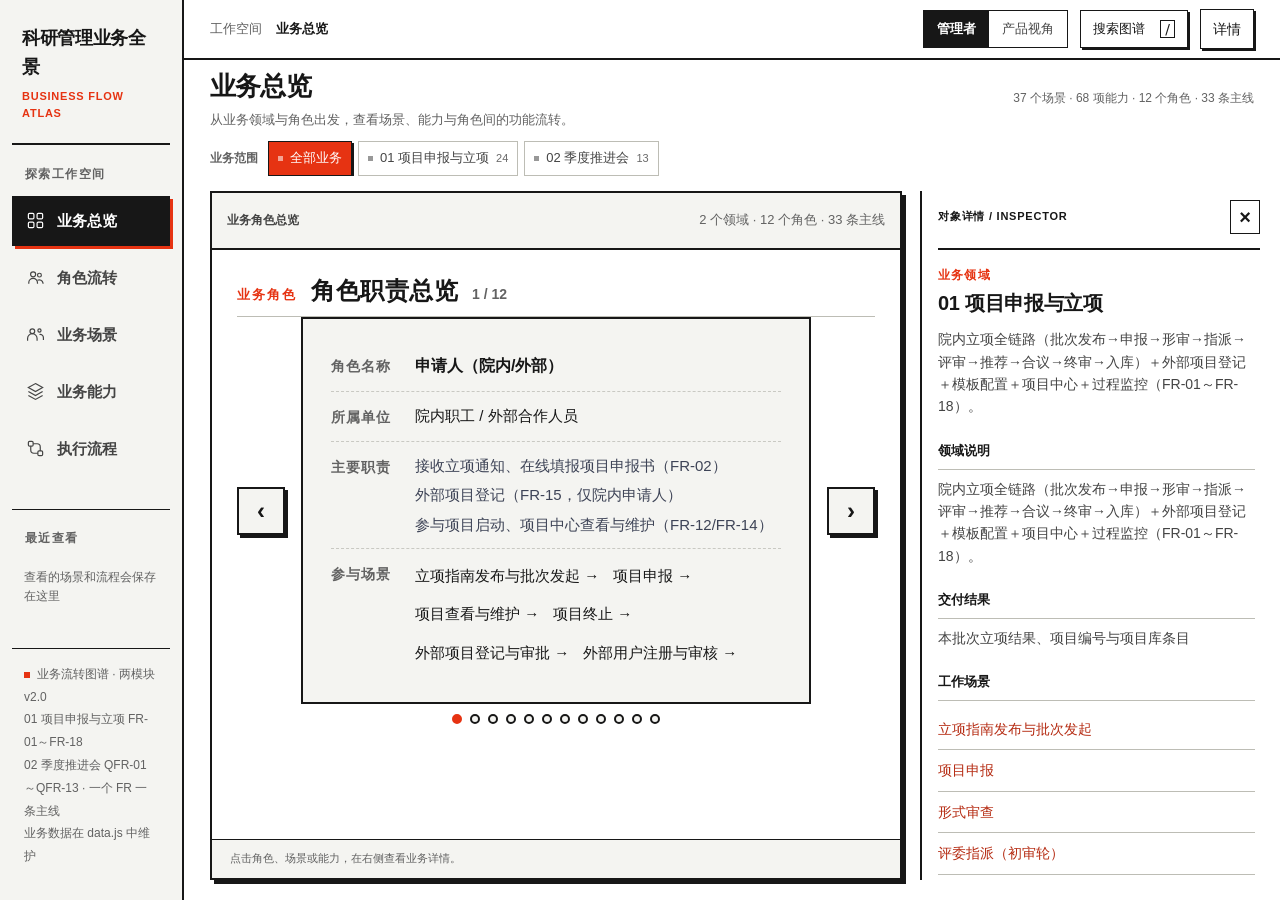
==== commit c69566e1: "能力详情改造: 删除'所属主线'与'业务说明', 新增'字段说明'(按PRD字段清单逐表逐字段: 表标题红色左边框+字段名左/类型必填标签+说明右); scripts/prd_fields.js 数据" ====
--- a/index.html
+++ b/index.html
@@ -2,5 +2,6 @@
 <html lang="zh-CN"><head><meta charset="utf-8"><meta name="viewport" content="width=device-width, initial-scale=1"><title>科研管理业务全景 · 业务流转图谱</title><link rel="stylesheet" href="./styles.css"><link rel="stylesheet" href="./workbench.css"></head>
 <body><div class="app"><aside class="sidebar"><div class="brand">科研管理业务全景<small>BUSINESS FLOW ATLAS</small></div><div class="nav-section-label">探索工作空间</div><nav aria-label="主导航"><a class="navlink" data-nav="overview" href="#overview" aria-label="业务总览"><svg viewBox="0 0 24 24" aria-hidden="true"><rect x="3" y="3" width="7" height="7" rx="1.5"/><rect x="14" y="3" width="7" height="7" rx="1.5"/><rect x="3" y="14" width="7" height="7" rx="1.5"/><rect x="14" y="14" width="7" height="7" rx="1.5"/></svg><b>业务总览</b></a><a class="navlink" data-nav="roles" href="#roles" aria-label="角色流转"><svg viewBox="0 0 24 24" aria-hidden="true"><circle cx="9" cy="8" r="3.2"/><path d="M3.5 20v-1.5a5.5 5.5 0 0 1 11 0V20"/><circle cx="17" cy="9" r="2.4"/><path d="M14.5 15.5a4.8 4.8 0 0 1 7 3.5V20"/></svg><b>角色流转</b></a><a class="navlink" data-nav="scenarios" href="#scenarios" aria-label="业务场景"><svg viewBox="0 0 24 24" aria-hidden="true"><circle cx="8" cy="8" r="3"/><circle cx="17" cy="7" r="2"/><path d="M2 20v-3a6 6 0 0 1 12 0v3m3-8a4 4 0 0 1 5 4v3"/></svg><b>业务场景</b></a><a class="navlink" data-nav="capabilities" href="#capabilities" aria-label="业务能力"><svg viewBox="0 0 24 24" aria-hidden="true"><path d="m12 2 9 5-9 5-9-5 9-5zm-9 10 9 5 9-5M3 17l9 5 9-5"/></svg><b>业务能力</b></a><a class="navlink" data-nav="flows" href="#flows" aria-label="执行流程"><svg viewBox="0 0 24 24" aria-hidden="true"><rect x="3" y="3" width="6" height="6" rx="1.5"/><rect x="15" y="15" width="6" height="6" rx="1.5"/><path d="M9 6h5a4 4 0 0 1 4 4v5M6 9v5a4 4 0 0 0 4 4h5"/></svg><b>执行流程</b></a></nav><div id="recent-nav" class="recent-nav"></div><div class="sidebar-foot"><span class="online"></span>业务流转图谱 · 两模块 v2.0<br>01 项目申报与立项 FR-01～FR-18<br>02 季度推进会 QFR-01～QFR-13 · 一个 FR 一条主线<br>业务数据在 data.js 中维护</div></aside><main class="workspace"><header class="topbar"><div class="breadcrumb">工作空间 <strong id="crumb">业务总览</strong></div><div class="top-actions"><div class="view-switch" aria-label="阅读视角"><button id="manager" data-mode="manager">管理者</button><button id="product" data-mode="product">产品视角</button></div><button class="search-trigger" id="search-open" aria-label="搜索全部对象"><span>搜索图谱</span><kbd>/</kbd></button><button class="iconbtn" id="toggle-inspector" aria-label="切换详情面板">详情</button></div></header><section class="pagehead"><div><h1 id="title"></h1><p id="subtitle"></p></div><div class="headcount" id="headcount"></div></section><div id="scopebar" class="scopebar" aria-label="业务领域筛选"></div><div class="content" id="content"><section class="board" aria-label="业务全景工作区"><div id="toolbar" class="toolbar"></div><div id="canvas" class="board-body"></div><footer class="board-footer" id="footer"></footer></section><aside class="inspector" aria-label="选中对象详情"><div class="inspect-head"><span>对象详情 / INSPECTOR</span><button id="close-inspector" aria-label="关闭详情">×</button></div><div class="inspect-body" id="inspector" aria-live="polite"></div></aside></div></main></div>
 <script src="./data.js"></script>
+<script src="./scripts/prd_fields.js"></script>
 <script src="./app.js"></script>
 </body></html>
--- a/styles.css
+++ b/styles.css
@@ -1,19 +1,55 @@
 
-:root{--nav:#111d32;--ink:#1e293e;--muted:#738096;--line:#e5eaf1;--bg:#f3f5f9;--accent:#5260d8;--cyan:#148b96;--soft:#eef0ff}*{box-sizing:border-box}body{margin:0;color:var(--ink);font:13px/1.6 Inter,-apple-system,BlinkMacSystemFont,"Segoe UI","PingFang SC","Microsoft YaHei",sans-serif;background:var(--bg)}button,input,select{font:inherit}button{cursor:pointer;color:inherit}button,a,input,select{outline-offset:4px}button:focus-visible,a:focus-visible{outline:2px solid var(--accent)}button{border:0;background:none}a{color:var(--accent)}.app{height:100vh;height:100dvh;display:grid;grid-template-columns:190px minmax(0,1fr);overflow:hidden}.sidebar{background:var(--nav);color:#a9b5ca;padding:29px 15px 20px;display:flex;flex-direction:column}.brand{color:white;font-size:17px;font-weight:700;letter-spacing:.03em;padding:0 12px 30px}.brand small{display:block;font-size:9px;letter-spacing:.19em;color:#7f90ac;font-weight:500;margin-top:5px}.navlink{display:flex;gap:13px;align-items:center;width:100%;padding:13px 15px;color:inherit;text-decoration:none;border-radius:6px;margin-bottom:7px;font-weight:550}.navlink span{font-size:12px;font-family:monospace;opacity:.6}.navlink.active{background:#273553;color:white;box-shadow:inset 3px 0 #8890ff}.sidebar-foot{margin-top:auto;font-size:11px;line-height:1.9;padding:14px 12px;border-top:1px solid #2b374c}.online{display:inline-block;width:6px;height:6px;background:#6fc6bc;border-radius:50%;margin-right:7px}.workspace{min-width:0;min-height:0;overflow:hidden;display:grid;grid-template-rows:72px 82px minmax(0,1fr)}.topbar{display:flex;align-items:center;justify-content:space-between;padding:0 30px;background:white;border-bottom:1px solid var(--line);gap:15px}.breadcrumb{color:var(--muted);font-size:12px}.breadcrumb strong{font-weight:600;color:var(--ink);margin-left:10px}.view-switch{display:flex;background:#f0f2f7;padding:4px;border-radius:7px;gap:3px}.view-switch button{padding:7px 17px;border-radius:5px;font-size:12px}.view-switch .active{background:white;color:var(--accent);box-shadow:0 1px 5px #20304c15;font-weight:650}.top-actions{display:flex;align-items:center;gap:14px}.iconbtn{border:1px solid var(--line);background:white;border-radius:5px;padding:6px 10px;font-size:12px}.pagehead{display:flex;padding:18px 30px 12px;align-items:center;justify-content:space-between;gap:20px}.pagehead h1{font-size:21px;letter-spacing:-.5px;margin:0;font-weight:650}.pagehead p{color:var(--muted);font-size:12px;margin:2px 0 0}.headcount{color:var(--muted);font-size:11px;white-space:nowrap}.content{display:grid;grid-template-columns:minmax(0,1fr) 340px;gap:18px;padding:8px 22px 22px 30px;min-height:0}.content.closed{grid-template-columns:minmax(0,1fr)}.content.closed .inspector{display:none}.board{background:white;border:1px solid var(--line);border-radius:9px;overflow:hidden;display:flex;flex-direction:column;min-height:0;min-width:0;box-shadow:0 3px 15px #16254103}.toolbar{padding:13px 18px;border-bottom:1px solid var(--line);display:flex;gap:12px;align-items:center;flex-wrap:wrap;min-height:57px}.toolbar select{max-width:100%;min-width:210px;border:1px solid #dce1eb;background:white;border-radius:5px;padding:7px 30px 7px 10px;color:var(--ink);font-size:12px}.toolbar label{color:var(--muted);font-size:11px}.tool-note{font-size:11px;color:var(--muted);margin-left:auto}.board-body{flex:1;min-height:0;overflow:auto;position:relative}.board-footer{border-top:1px solid var(--line);padding:10px 18px;display:flex;gap:20px;color:var(--muted);font-size:10px;align-items:center;min-height:39px}.legend{display:inline-flex;gap:7px;align-items:center}.legend i{width:13px;height:3px;background:var(--accent)}.legend .cyan{background:var(--cyan)}.legend .dashed{background:none;border-top:1px dashed #95a2b5}.inspector{border-left:1px solid #dfe5ee;padding-left:18px;min-height:0;display:flex;flex-direction:column}.inspect-head{display:flex;align-items:center;justify-content:space-between;font-size:10px;color:var(--muted);letter-spacing:.07em;padding:9px 0 14px}.inspect-body{overflow:auto;min-height:0;padding-right:5px}.inspect-body h2{font-size:18px;line-height:1.45;overflow-wrap:anywhere;margin:4px 0 10px;letter-spacing:-.3px}.inspect-body h3{font-size:11px;color:var(--muted);font-weight:600;margin:23px 0 8px}.inspect-body p{font-size:12px;white-space:pre-wrap;overflow-wrap:anywhere;margin:0 0 10px}.inspect-body .code{font:11px/1.6 ui-monospace,SFMono-Regular,monospace;color:#52607b;overflow-wrap:anywhere}.eyebrow{font-size:10px;text-transform:uppercase;letter-spacing:.1em;color:var(--accent)}.smalltag{font-size:10px;background:#e9edf4;color:#64718a;border-radius:3px;padding:3px 6px;display:inline-block;margin:3px 4px 3px 0}.relation{display:block;text-align:left;width:100%;border-bottom:1px solid var(--line);padding:9px 0;font-size:12px;overflow-wrap:anywhere;color:var(--accent)}.relation small{display:block;color:var(--muted);font-size:10px}.fields{width:100%;border-collapse:collapse}.fields td{vertical-align:top;font-size:11px;padding:7px 4px;border-bottom:1px solid var(--line);overflow-wrap:anywhere}.fields td:first-child{font-family:monospace;width:47%;color:var(--cyan)}details{border-top:1px solid var(--line);padding:11px 0}summary{font-size:11px;cursor:pointer;color:#64718a}details p{margin-top:10px!important}.portfolio{padding:0 25px}.portfolio-header,.domain-row{display:grid;grid-template-columns:46px 1.1fr 1.5fr 1.1fr;gap:20px;align-items:start}.portfolio-header{color:var(--muted);font-size:10px;padding:16px 0;border-bottom:1px solid var(--line)}.domain-row{padding:23px 0;border-bottom:1px solid var(--line)}.domain-number{color:#bac3d3;font-size:22px;font-weight:350}.domain-title{font-size:15px;font-weight:650;margin-bottom:5px}.domain-summary{font-size:11px;color:var(--muted);line-height:1.75}.scenario-item{display:flex;width:100%;text-align:left;align-items:center;justify-content:space-between;padding:5px 0;font-size:12px}.scenario-item:hover{color:var(--accent)}.outcome{font-size:12px;color:#52607b;border-left:2px solid #d7ddf9;padding-left:12px;margin-top:6px}.introline{padding:17px 20px;background:#fafbfe;border-bottom:1px solid var(--line);font-size:12px;color:#52607b}.introline strong{color:var(--ink)}.matrix{width:100%;border-collapse:collapse;text-align:left}.matrix th{position:sticky;top:0;z-index:2;background:#fafbfe;font-size:10px;color:var(--muted);font-weight:500;border-bottom:1px solid var(--line);padding:13px 16px}.matrix td{padding:14px 16px;border-bottom:1px solid #edf0f6;vertical-align:top;font-size:12px}.matrix td:first-child{min-width:200px}.matrix tr:hover td{background:#f9faff}.matrix .celltitle{font-weight:600;display:block;text-align:left;padding:0;line-height:1.6}.matrix .sub{color:var(--muted);font-size:10px;margin-top:5px}.matrix .technical{font:10px/1.6 ui-monospace,monospace;color:var(--cyan);display:block;overflow-wrap:anywhere;text-align:left;padding:2px 0}.scenario-dot{width:26px;height:26px;border-radius:5px;background:#eef0ff;color:var(--accent);font-size:11px}.scenario-dot.empty{background:#f6f7fa;color:#c4cad4}.graph-wrap{height:100%;min-height:340px;overflow:hidden;background-color:#fcfdff;background-image:radial-gradient(#dfe4ef .6px,transparent .6px);background-size:18px 18px;position:relative;touch-action:none}.graph{width:100%;height:100%;display:block;cursor:grab;user-select:none}.graph:active{cursor:grabbing}.graph-tools{position:absolute;bottom:16px;left:16px;display:flex;background:white;border:1px solid var(--line);box-shadow:0 2px 8px #1e293e0a;border-radius:6px;z-index:3}.graph-tools button{padding:7px 12px;border-right:1px solid var(--line);font-size:12px}.graph-tools button:last-child{border:0}.graph-node{cursor:pointer;transition:opacity .13s}.graph-node rect{fill:white;stroke:#dce2ed;stroke-width:1}.graph-node .accentbar{fill:var(--accent);stroke:none}.graph-node.data .accentbar{fill:var(--cyan)}.graph-node text{fill:var(--ink);font-size:16px;font-weight:550;pointer-events:none}.graph-node .node-meta{font-size:13px;font-weight:400;fill:var(--muted)}.graph-node.data .node-title{font-size:16px;font-family:ui-monospace,monospace;fill:#17747e}.graph-node.selected rect,.graph-node:hover rect,.graph-node:focus rect{stroke:var(--accent);stroke-width:1.7}.graph-node.dim{opacity:.7}.graph-edge{fill:none;stroke:#b4bfd4;stroke-width:1.2;transition:opacity .13s}.graph-edge.write{stroke:var(--cyan)}.graph-edge.related{stroke-dasharray:5 4}.graph-edge.dim{opacity:.12}.graph-edge.hot{stroke-width:2;stroke:var(--accent)}.column-label{font-size:13px;fill:var(--muted);letter-spacing:1px}.searchbox{display:flex;align-items:center;gap:10px;padding:17px 20px;border-bottom:1px solid var(--line)}.searchbox input{width:100%;border:0;background:#f5f7fb;border-radius:5px;padding:12px;outline-color:var(--accent)}.search-result{display:block;text-align:left;width:100%;padding:16px 22px;border-bottom:1px solid var(--line)}.search-result strong{font-size:13px}.search-result small{display:block;font-size:11px;color:var(--muted);margin-top:4px}.empty-state{padding:40px;color:var(--muted);font-size:12px}.mobile-inspect{display:none}.selected-row td{background:#f0f2fe!important}@media(min-width:1650px){.content{grid-template-columns:minmax(0,1fr) 380px}.sidebar{padding-top:32px}.app{grid-template-columns:205px minmax(0,1fr)}}@media(max-width:1150px){.app{grid-template-columns:150px minmax(0,1fr)}.sidebar{padding:24px 8px}.brand{font-size:15px}.content{grid-template-columns:minmax(0,1fr) 280px;padding:8px 15px 15px;gap:13px}.topbar,.pagehead{padding-left:20px;padding-right:20px}.portfolio{padding:0 16px}.domain-row,.portfolio-header{gap:12px;grid-template-columns:25px 1fr 1.2fr}.domain-row .outcome,.portfolio-header> :last-child{display:none}}@media(max-width:900px){.content{grid-template-columns:minmax(0,1fr)}.inspector{position:fixed;z-index:20;right:0;top:72px;bottom:0;width:350px;max-width:92vw;background:#f5f7fb;padding:15px 20px;box-shadow:-10px 0 40px #14213a21;display:none}.content.inspector-open .inspector{display:flex}.content.closed .inspector{display:none}.mobile-inspect{display:block}.breadcrumb{display:none}.topbar{justify-content:flex-end}.headcount{display:none}}@media(max-width:600px){.app{grid-template-columns:58px minmax(0,1fr)}.sidebar{padding:22px 5px}.brand{font-size:0;padding:0 0 23px;text-align:center}.brand:before{content:'科';font-size:18px}.brand small,.navlink b,.sidebar-foot{display:none}.navlink{padding:14px 10px;justify-content:center}.navlink span{font-size:13px;opacity:1}.topbar{padding:0 10px;gap:8px}.view-switch button{padding:7px 10px}.top-actions{gap:7px}.pagehead{padding:14px 14px}.pagehead h1{font-size:18px}.pagehead p{font-size:10px}.content{padding:0 9px 10px}.workspace{grid-template-rows:65px 76px minmax(0,1fr)}.toolbar{padding:10px}.toolbar select{min-width:0;width:100%}.toolbar label{display:none}.tool-note{display:none}.portfolio-header{display:none}.domain-row{grid-template-columns:22px 1fr;padding:18px 0}.domain-row>div:nth-child(3){grid-column:2}.domain-summary{display:none}.board-footer{font-size:9px;gap:10px;padding:8px 10px}.graph-tools{left:10px;bottom:10px}.matrix td,.matrix th{padding:10px}.inspector{top:65px}}@media(prefers-reduced-motion:reduce){*{transition:none!important;scroll-behavior:auto!important}}
+:root{--nav:#111d32;--ink:#1e293e;--muted:#738096;--line:#e5eaf1;--bg:#f3f5f9;--accent:#5260d8;--cyan:#148b96;--soft:#eef0ff}*{box-sizing:border-box}body{margin:0;color:var(--ink);font:15px/1.6 Inter,-apple-system,BlinkMacSystemFont,"Segoe UI","PingFang SC","Microsoft YaHei",sans-serif;background:var(--bg)}button,input,select{font:inherit}button{cursor:pointer;color:inherit}button,a,input,select{outline-offset:4px}button:focus-visible,a:focus-visible{outline:2px solid var(--accent)}button{border:0;background:none}a{color:var(--accent)}.app{height:100vh;height:100dvh;display:grid;grid-template-columns:190px minmax(0,1fr);overflow:hidden}.sidebar{background:var(--nav);color:#a9b5ca;padding:29px 15px 20px;display:flex;flex-direction:column}.brand{color:white;font-size:19px;font-weight:700;letter-spacing:.03em;padding:0 12px 30px}.brand small{display:block;font-size:11px;letter-spacing:.19em;color:#7f90ac;font-weight:500;margin-top:5px}.navlink{display:flex;gap:13px;align-items:center;width:100%;padding:13px 15px;color:inherit;text-decoration:none;border-radius:6px;margin-bottom:7px;font-weight:550}.navlink span{font-size:14px;font-family:monospace;opacity:.6}.navlink.active{background:#273553;color:white;box-shadow:inset 3px 0 #8890ff}.sidebar-foot{margin-top:auto;font-size:13px;line-height:1.9;padding:14px 12px;border-top:1px solid #2b374c}.online{display:inline-block;width:6px;height:6px;background:#6fc6bc;border-radius:50%;margin-right:7px}.workspace{min-width:0;min-height:0;overflow:hidden;display:grid;grid-template-rows:72px 82px minmax(0,1fr)}.topbar{display:flex;align-items:center;justify-content:space-between;padding:0 30px;background:white;border-bottom:1px solid var(--line);gap:15px}.breadcrumb{color:var(--muted);font-size:14px}.breadcrumb strong{font-weight:600;color:var(--ink);margin-left:10px}.view-switch{display:flex;background:#f0f2f7;padding:4px;border-radius:7px;gap:3px}.view-switch button{padding:7px 17px;border-radius:5px;font-size:14px}.view-switch .active{background:white;color:var(--accent);box-shadow:0 1px 5px #20304c15;font-weight:650}.top-actions{display:flex;align-items:center;gap:14px}.iconbtn{border:1px solid var(--line);background:white;border-radius:5px;padding:6px 10px;font-size:14px}.pagehead{display:flex;padding:18px 30px 12px;align-items:center;justify-content:space-between;gap:20px}.pagehead h1{font-size:23px;letter-spacing:-.5px;margin:0;font-weight:650}.pagehead p{color:var(--muted);font-size:14px;margin:2px 0 0}.headcount{color:var(--muted);font-size:13px;white-space:nowrap}.content{display:grid;grid-template-columns:minmax(0,1fr) 340px;gap:18px;padding:8px 22px 22px 30px;min-height:0}.content.closed{grid-template-columns:minmax(0,1fr)}.content.closed .inspector{display:none}.board{background:white;border:1px solid var(--line);border-radius:9px;overflow:hidden;display:flex;flex-direction:column;min-height:0;min-width:0;box-shadow:0 3px 15px #16254103}.toolbar{padding:13px 18px;border-bottom:1px solid var(--line);display:flex;gap:12px;align-items:center;flex-wrap:wrap;min-height:57px}.toolbar select{max-width:100%;min-width:210px;border:1px solid #dce1eb;background:white;border-radius:5px;padding:7px 30px 7px 10px;color:var(--ink);font-size:14px}.toolbar label{color:var(--muted);font-size:13px}.tool-note{font-size:13px;color:var(--muted);margin-left:auto}.board-body{flex:1;min-height:0;overflow:auto;position:relative}.board-footer{border-top:1px solid var(--line);padding:10px 18px;display:flex;gap:20px;color:var(--muted);font-size:12px;align-items:center;min-height:39px}.legend{display:inline-flex;gap:7px;align-items:center}.legend i{width:13px;height:3px;background:var(--accent)}.legend .cyan{background:var(--cyan)}.legend .dashed{background:none;border-top:1px dashed #95a2b5}.inspector{border-left:1px solid #dfe5ee;padding-left:18px;min-height:0;display:flex;flex-direction:column}.inspect-head{display:flex;align-items:center;justify-content:space-between;font-size:12px;color:var(--muted);letter-spacing:.07em;padding:9px 0 14px}.inspect-body{overflow:auto;min-height:0;padding-right:5px}.inspect-body h2{font-size:20px;line-height:1.45;overflow-wrap:anywhere;margin:4px 0 10px;letter-spacing:-.3px}.inspect-body h3{font-size:13px;color:var(--muted);font-weight:600;margin:23px 0 8px}.inspect-body p{font-size:14px;white-space:pre-wrap;overflow-wrap:anywhere;margin:0 0 10px}.inspect-body .code{font:13px/1.6 ui-monospace,SFMono-Regular,monospace;color:#52607b;overflow-wrap:anywhere}.eyebrow{font-size:12px;text-transform:uppercase;letter-spacing:.1em;color:var(--accent)}.smalltag{font-size:12px;background:#e9edf4;color:#64718a;border-radius:3px;padding:3px 6px;display:inline-block;margin:3px 4px 3px 0}.relation{display:block;text-align:left;width:100%;border-bottom:1px solid var(--line);padding:9px 0;font-size:14px;overflow-wrap:anywhere;color:var(--accent)}.relation small{display:block;color:var(--muted);font-size:12px}.fields{width:100%;border-collapse:collapse}.fields td{vertical-align:top;font-size:13px;padding:7px 4px;border-bottom:1px solid var(--line);overflow-wrap:anywhere}.fields td:first-child{font-family:monospace;width:47%;color:var(--cyan)}details{border-top:1px solid var(--line);padding:11px 0}summary{font-size:13px;cursor:pointer;color:#64718a}details p{margin-top:10px!important}.portfolio{padding:0 25px}.portfolio-header,.domain-row{display:grid;grid-template-columns:46px 1.1fr 1.5fr 1.1fr;gap:20px;align-items:start}.portfolio-header{color:var(--muted);font-size:12px;padding:16px 0;border-bottom:1px solid var(--line)}.domain-row{padding:23px 0;border-bottom:1px solid var(--line)}.domain-number{color:#bac3d3;font-size:24px;font-weight:350}.domain-title{font-size:17px;font-weight:650;margin-bottom:5px}.domain-summary{font-size:13px;color:var(--muted);line-height:1.75}.scenario-item{display:flex;width:100%;text-align:left;align-items:center;justify-content:space-between;padding:5px 0;font-size:14px}.scenario-item:hover{color:var(--accent)}.outcome{font-size:14px;color:#52607b;border-left:2px solid #d7ddf9;padding-left:12px;margin-top:6px}.introline{padding:17px 20px;background:#fafbfe;border-bottom:1px solid var(--line);font-size:14px;color:#52607b}.introline strong{color:var(--ink)}.matrix{width:100%;border-collapse:collapse;text-align:left}.matrix th{position:sticky;top:0;z-index:2;background:#fafbfe;font-size:12px;color:var(--muted);font-weight:500;border-bottom:1px solid var(--line);padding:13px 16px}.matrix td{padding:14px 16px;border-bottom:1px solid #edf0f6;vertical-align:top;font-size:14px}.matrix td:first-child{min-width:200px}.matrix tr:hover td{background:#f9faff}.matrix .celltitle{font-weight:600;display:block;text-align:left;padding:0;line-height:1.6}.matrix .sub{color:var(--muted);font-size:12px;margin-top:5px}.matrix .technical{font:12px/1.6 ui-monospace,monospace;color:var(--cyan);display:block;overflow-wrap:anywhere;text-align:left;padding:2px 0}.scenario-dot{width:26px;height:26px;border-radius:5px;background:#eef0ff;color:var(--accent);font-size:13px}.scenario-dot.empty{background:#f6f7fa;color:#c4cad4}.graph-wrap{height:100%;min-height:340px;overflow:hidden;background-color:#fcfdff;background-image:radial-gradient(#dfe4ef .6px,transparent .6px);background-size:18px 18px;position:relative;touch-action:none}.graph{width:100%;height:100%;display:block;cursor:grab;user-select:none}.graph:active{cursor:grabbing}.graph-tools{position:absolute;bottom:16px;left:16px;display:flex;background:white;border:1px solid var(--line);box-shadow:0 2px 8px #1e293e0a;border-radius:6px;z-index:3}.graph-tools button{padding:7px 12px;border-right:1px solid var(--line);font-size:14px}.graph-tools button:last-child{border:0}.graph-node{cursor:pointer;transition:opacity .13s}.graph-node rect{fill:white;stroke:#dce2ed;stroke-width:1}.graph-node .accentbar{fill:var(--accent);stroke:none}.graph-node.data .accentbar{fill:var(--cyan)}.graph-node text{fill:var(--ink);font-size:18px;font-weight:550;pointer-events:none}.graph-node .node-meta{font-size:15px;font-weight:400;fill:var(--muted)}.graph-node.data .node-title{font-size:18px;font-family:ui-monospace,monospace;fill:#17747e}.graph-node.selected rect,.graph-node:hover rect,.graph-node:focus rect{stroke:var(--accent);stroke-width:1.7}.graph-node.dim{opacity:.7}.graph-edge{fill:none;stroke:#b4bfd4;stroke-width:1.2;transition:opacity .13s}.graph-edge.write{stroke:var(--cyan)}.graph-edge.related{stroke-dasharray:5 4}.graph-edge.dim{opacity:.12}.graph-edge.hot{stroke-width:2;stroke:var(--accent)}.column-label{font-size:15px;fill:var(--muted);letter-spacing:1px}.searchbox{display:flex;align-items:center;gap:10px;padding:17px 20px;border-bottom:1px solid var(--line)}.searchbox input{width:100%;border:0;background:#f5f7fb;border-radius:5px;padding:12px;outline-color:var(--accent)}.search-result{display:block;text-align:left;width:100%;padding:16px 22px;border-bottom:1px solid var(--line)}.search-result strong{font-size:15px}.search-result small{display:block;font-size:13px;color:var(--muted);margin-top:4px}.empty-state{padding:40px;color:var(--muted);font-size:14px}.mobile-inspect{display:none}.selected-row td{background:#f0f2fe!important}@media(min-width:1650px){.content{grid-template-columns:minmax(0,1fr) 380px}.sidebar{padding-top:32px}.app{grid-template-columns:205px minmax(0,1fr)}}@media(max-width:1150px){.app{grid-template-columns:150px minmax(0,1fr)}.sidebar{padding:24px 8px}.brand{font-size:17px}.content{grid-template-columns:minmax(0,1fr) 280px;padding:8px 15px 15px;gap:13px}.topbar,.pagehead{padding-left:20px;padding-right:20px}.portfolio{padding:0 16px}.domain-row,.portfolio-header{gap:12px;grid-template-columns:25px 1fr 1.2fr}.domain-row .outcome,.portfolio-header> :last-child{display:none}}@media(max-width:900px){.content{grid-template-columns:minmax(0,1fr)}.inspector{position:fixed;z-index:20;right:0;top:72px;bottom:0;width:350px;max-width:92vw;background:#f5f7fb;padding:15px 20px;box-shadow:-10px 0 40px #14213a21;display:none}.content.inspector-open .inspector{display:flex}.content.closed .inspector{display:none}.mobile-inspect{display:block}.breadcrumb{display:none}.topbar{justify-content:flex-end}.headcount{display:none}}@media(max-width:600px){.app{grid-template-columns:58px minmax(0,1fr)}.sidebar{padding:22px 5px}.brand{font-size:0;padding:0 0 23px;text-align:center}.brand:before{content:'科';font-size:20px}.brand small,.navlink b,.sidebar-foot{display:none}.navlink{padding:14px 10px;justify-content:center}.navlink span{font-size:15px;opacity:1}.topbar{padding:0 10px;gap:8px}.view-switch button{padding:7px 10px}.top-actions{gap:7px}.pagehead{padding:14px 14px}.pagehead h1{font-size:20px}.pagehead p{font-size:12px}.content{padding:0 9px 10px}.workspace{grid-template-rows:65px 76px minmax(0,1fr)}.toolbar{padding:10px}.toolbar select{min-width:0;width:100%}.toolbar label{display:none}.tool-note{display:none}.portfolio-header{display:none}.domain-row{grid-template-columns:22px 1fr;padding:18px 0}.domain-row>div:nth-child(3){grid-column:2}.domain-summary{display:none}.board-footer{font-size:11px;gap:10px;padding:8px 10px}.graph-tools{left:10px;bottom:10px}.matrix td,.matrix th{padding:10px}.inspector{top:65px}}@media(prefers-reduced-motion:reduce){*{transition:none!important;scroll-behavior:auto!important}}
 
 /* Navigation and discovery workspace */
 :root{--nav:#141b2d;--accent:#6264dc;--soft:#efefff;--bg:#f5f6fa}
-.app{grid-template-columns:184px minmax(0,1fr)}.sidebar{padding:26px 12px 18px}.brand{font-size:16px;letter-spacing:-.02em;padding:0 12px 28px}.brand small{letter-spacing:.12em;font-size:9px;margin-top:6px}.navlink{position:relative;gap:12px;padding:12px 13px;border-radius:10px;font-size:13px;transition:background .18s,color .18s,transform .18s}.navlink:hover{background:#ffffff09;color:white;transform:translateX(2px)}.navlink.active{background:#ffffff0e;box-shadow:none;color:#fff}.navlink.active:after{content:'';position:absolute;right:12px;width:5px;height:5px;border-radius:50%;background:#a9a7ff}.navlink svg{width:19px;height:19px;stroke:currentColor;fill:none;stroke-width:1.5;flex-shrink:0}.navlink.active svg{color:#aaa7ff}.nav-section-label{padding:0 13px;margin-bottom:12px;font-size:10px;color:#6f7c95;letter-spacing:.12em}.recent-nav{margin-top:28px;border-top:1px solid #ffffff0d;padding-top:19px}.recent-nav .recent-item{color:#8f9bb3;font-size:11px;display:block;width:100%;padding:8px 12px;text-align:left;border-radius:7px;white-space:nowrap;overflow:hidden;text-overflow:ellipsis}.recent-item:hover{background:#ffffff08;color:#e2e5f5}.recent-nav .recent-empty{font-size:10px;color:#6d7a93;padding:8px 12px}.sidebar-foot{font-size:10px;border-color:#ffffff0c;color:#72809a}.workspace{grid-template-rows:60px 73px 51px minmax(0,1fr)}.topbar{padding:0 26px}.breadcrumb{font-size:11px}.top-actions{gap:12px}.view-switch{padding:3px;border-radius:9px;background:#f1f2f7;position:relative}.view-switch button{padding:6px 13px;font-size:11px;transition:background .18s,box-shadow .18s}.view-switch .active{color:#4a4bbb;box-shadow:0 2px 7px #1e224510}.search-trigger{display:flex;gap:15px;align-items:center;background:#f7f8fb;border:1px solid #ebeef4;border-radius:8px;padding:6px 10px;color:#6c7890;font-size:11px}.search-trigger kbd{font:10px system-ui;color:#9aa2b4}.pagehead{padding:12px 26px 8px}.pagehead h1{font-size:20px}.pagehead p{font-size:11px;margin-top:3px}.headcount{font-size:10px}.scopebar{display:flex;align-items:center;gap:10px;padding:0 26px;min-width:0;overflow:hidden}.scope-caption{color:#8c95a7;font-size:10px;white-space:nowrap}.scope-options{display:flex;align-items:center;gap:6px;overflow:auto;scrollbar-width:none;min-width:0}.scope-options::-webkit-scrollbar{display:none}.scope-chip{display:flex;align-items:center;gap:7px;white-space:nowrap;flex-shrink:0;font-size:11px;padding:7px 10px;border-radius:8px;color:#7d879b;border:1px solid transparent;transition:all .15s}.scope-chip:hover{background:#eceef5;color:#344057}.scope-chip.active{background:white;color:#4d4ebd;border-color:#e5e5f4;box-shadow:0 2px 4px #29234b03}.scope-chip .chip-dot{width:5px;height:5px;border-radius:50%;background:currentColor;opacity:.55}.scope-chip small{font-size:9px;color:#a0a7ba}.content{padding:7px 20px 20px 26px;gap:18px}.board{border-radius:12px;border-color:#e5e9f0;box-shadow:0 4px 16px #19254003}.toolbar{padding:10px 15px;gap:10px;min-height:57px}.toolbar label{font-size:10px;color:#9aa3b4}.picker-trigger{display:flex;align-items:center;gap:12px;min-width:230px;max-width:min(540px,100%);padding:8px 11px;border:1px solid #e4e7f0;background:#fff;border-radius:9px;text-align:left;font-size:12px;transition:border-color .15s,box-shadow .15s}.picker-trigger:hover{border-color:#b7b8e8;box-shadow:0 0 0 3px #6264dc07}.picker-trigger[aria-expanded=true]{border-color:#9390dc;box-shadow:0 0 0 3px #6264dc0c}.picker-trigger .trigger-icon{color:#9b9eb5;font-size:13px}.picker-trigger .trigger-title{overflow:hidden;text-overflow:ellipsis;white-space:nowrap;flex:1}.picker-trigger .trigger-meta{font-size:9px;color:#a1a8b8;white-space:nowrap}.picker-trigger .trigger-chevron{color:#9a9fb5;font-size:12px}.filter-count{margin-left:auto;font-size:10px;color:#9aa3b4}.inspector{border-left-color:#e5e8f0}.inspect-head{font-size:9px}.board-footer{font-size:9px}.empty-state button{margin-top:15px;color:var(--accent);display:block}.mode-context{padding:3px 7px;border-radius:5px;background:#f1f0ff;color:#7270b8;font-size:10px;margin-right:9px}
-.command-dialog{width:800px;max-width:calc(100vw - 28px);padding:0;border:1px solid #e6e8f2;border-radius:17px;box-shadow:0 32px 110px #111c3340;color:var(--ink);background:#fff;overflow:hidden}.command-dialog::backdrop{background:#111a324d;backdrop-filter:blur(5px)}.command-head{display:flex;align-items:center;gap:13px;padding:18px 20px;border-bottom:1px solid #edf0f5}.command-head svg{width:19px;height:19px;stroke:#a0a4ba;fill:none;stroke-width:1.6;flex-shrink:0}.command-head input{padding:0;border:0;outline:none;width:100%;font:14px system-ui;background:transparent;color:#24314a;min-width:0}.command-head input::placeholder{color:#a0a7b8}.command-head .command-close{color:#9ca4b5;border:1px solid #e9ebf1;padding:3px 6px;border-radius:5px;font-size:9px}.command-body{display:grid;grid-template-columns:160px minmax(0,1fr);height:432px;max-height:calc(100dvh - 230px)}.command-facets{padding:18px 10px;background:#fafbfe;border-right:1px solid #edf0f6;overflow:auto}.facet-label{font-size:9px;color:#a1a8b7;padding:0 10px 9px;letter-spacing:.08em}.facet-button{display:flex;align-items:center;justify-content:space-between;gap:7px;width:100%;text-align:left;padding:9px 10px;margin:2px 0;border-radius:7px;font-size:11px;color:#7d879c}.facet-button small{font-size:9px;color:#a3aabd}.facet-button:hover{background:#f0f1f8}.facet-button.active{background:#eeedfb;color:#605bb7}.command-results{overflow:auto;padding:9px;scrollbar-width:thin}.command-section{font-size:9px;color:#9da5b6;padding:10px 10px 6px;letter-spacing:.07em}.command-option{display:flex;align-items:center;gap:13px;width:100%;text-align:left;padding:11px 12px;border-radius:9px;margin:2px 0;position:relative}.command-option.active{background:#f1f1fc}.option-mark{width:29px;height:29px;display:grid;place-items:center;background:#f0f2f7;color:#a0a6b8;border-radius:8px;font-size:12px;flex-shrink:0}.command-option.active .option-mark{background:#e5e3fa;color:#7772c6}.option-copy{min-width:0;flex:1}.option-title{font-size:12px;line-height:1.6;color:#37435b}.option-sub{font-size:10px;color:#9aa3b5;margin-top:3px;line-height:1.6;display:-webkit-box;-webkit-line-clamp:2;-webkit-box-orient:vertical;overflow:hidden;overflow-wrap:anywhere}.option-accept{font-size:10px;color:#b4b8ca;flex-shrink:0}.command-option.active .option-accept{color:#8782ba}.command-footer{display:flex;align-items:center;justify-content:space-between;gap:12px;border-top:1px solid #edf0f6;padding:11px 18px;color:#9ca5b7;font-size:9px;background:#fdfdff}.command-footer .keys{display:flex;gap:12px}.command-footer kbd{font:9px system-ui;border:1px solid #e8ebf2;border-radius:3px;padding:1px 4px;margin-right:3px;background:#fff}.picker-empty{padding:48px 20px;text-align:center}.picker-empty strong{font-size:13px;font-weight:550;display:block;color:#657087}.picker-empty p{font-size:11px;color:#a0a7b8;margin-top:8px}.picker-empty button{margin:9px 4px;padding:6px 10px;border:1px solid #e4e7f1;border-radius:6px;color:#7771b5;font-size:10px}.scope-note{display:flex;align-items:center;gap:6px;font-size:10px;color:#9da5b7}.scope-note b{font-weight:500;color:#7b7b9e}
+.app{grid-template-columns:184px minmax(0,1fr)}.sidebar{padding:26px 12px 18px}.brand{font-size:18px;letter-spacing:-.02em;padding:0 12px 28px}.brand small{letter-spacing:.12em;font-size:11px;margin-top:6px}.navlink{position:relative;gap:12px;padding:12px 13px;border-radius:10px;font-size:15px;transition:background .18s,color .18s,transform .18s}.navlink:hover{background:#ffffff09;color:white;transform:translateX(2px)}.navlink.active{background:#ffffff0e;box-shadow:none;color:#fff}.navlink.active:after{content:'';position:absolute;right:12px;width:5px;height:5px;border-radius:50%;background:#a9a7ff}.navlink svg{width:19px;height:19px;stroke:currentColor;fill:none;stroke-width:1.5;flex-shrink:0}.navlink.active svg{color:#aaa7ff}.nav-section-label{padding:0 13px;margin-bottom:12px;font-size:12px;color:#6f7c95;letter-spacing:.12em}.recent-nav{margin-top:28px;border-top:1px solid #ffffff0d;padding-top:19px}.recent-nav .recent-item{color:#8f9bb3;font-size:13px;display:block;width:100%;padding:8px 12px;text-align:left;border-radius:7px;white-space:nowrap;overflow:hidden;text-overflow:ellipsis}.recent-item:hover{background:#ffffff08;color:#e2e5f5}.recent-nav .recent-empty{font-size:12px;color:#6d7a93;padding:8px 12px}.sidebar-foot{font-size:12px;border-color:#ffffff0c;color:#72809a}.workspace{grid-template-rows:60px 73px 51px minmax(0,1fr)}.topbar{padding:0 26px}.breadcrumb{font-size:13px}.top-actions{gap:12px}.view-switch{padding:3px;border-radius:9px;background:#f1f2f7;position:relative}.view-switch button{padding:6px 13px;font-size:13px;transition:background .18s,box-shadow .18s}.view-switch .active{color:#4a4bbb;box-shadow:0 2px 7px #1e224510}.search-trigger{display:flex;gap:15px;align-items:center;background:#f7f8fb;border:1px solid #ebeef4;border-radius:8px;padding:6px 10px;color:#6c7890;font-size:13px}.search-trigger kbd{font:14px system-ui;color:#9aa2b4}.pagehead{padding:12px 26px 8px}.pagehead h1{font-size:22px}.pagehead p{font-size:13px;margin-top:3px}.headcount{font-size:12px}.scopebar{display:flex;align-items:center;gap:10px;padding:0 26px;min-width:0;overflow:hidden}.scope-caption{color:#8c95a7;font-size:12px;white-space:nowrap}.scope-options{display:flex;align-items:center;gap:6px;overflow:auto;scrollbar-width:none;min-width:0}.scope-options::-webkit-scrollbar{display:none}.scope-chip{display:flex;align-items:center;gap:7px;white-space:nowrap;flex-shrink:0;font-size:13px;padding:7px 10px;border-radius:8px;color:#7d879b;border:1px solid transparent;transition:all .15s}.scope-chip:hover{background:#eceef5;color:#344057}.scope-chip.active{background:white;color:#4d4ebd;border-color:#e5e5f4;box-shadow:0 2px 4px #29234b03}.scope-chip .chip-dot{width:5px;height:5px;border-radius:50%;background:currentColor;opacity:.55}.scope-chip small{font-size:11px;color:#a0a7ba}.content{padding:7px 20px 20px 26px;gap:18px}.board{border-radius:12px;border-color:#e5e9f0;box-shadow:0 4px 16px #19254003}.toolbar{padding:10px 15px;gap:10px;min-height:57px}.toolbar label{font-size:12px;color:#9aa3b4}.picker-trigger{display:flex;align-items:center;gap:12px;min-width:230px;max-width:min(540px,100%);padding:8px 11px;border:1px solid #e4e7f0;background:#fff;border-radius:9px;text-align:left;font-size:14px;transition:border-color .15s,box-shadow .15s}.picker-trigger:hover{border-color:#b7b8e8;box-shadow:0 0 0 3px #6264dc07}.picker-trigger[aria-expanded=true]{border-color:#9390dc;box-shadow:0 0 0 3px #6264dc0c}.picker-trigger .trigger-icon{color:#9b9eb5;font-size:15px}.picker-trigger .trigger-title{overflow:hidden;text-overflow:ellipsis;white-space:nowrap;flex:1}.picker-trigger .trigger-meta{font-size:11px;color:#a1a8b8;white-space:nowrap}.picker-trigger .trigger-chevron{color:#9a9fb5;font-size:14px}.filter-count{margin-left:auto;font-size:12px;color:#9aa3b4}.inspector{border-left-color:#e5e8f0}.inspect-head{font-size:11px}.board-footer{font-size:11px}.empty-state button{margin-top:15px;color:var(--accent);display:block}.mode-context{padding:3px 7px;border-radius:5px;background:#f1f0ff;color:#7270b8;font-size:12px;margin-right:9px}
+.command-dialog{width:800px;max-width:calc(100vw - 28px);padding:0;border:1px solid #e6e8f2;border-radius:17px;box-shadow:0 32px 110px #111c3340;color:var(--ink);background:#fff;overflow:hidden}.command-dialog::backdrop{background:#111a324d;backdrop-filter:blur(5px)}.command-head{display:flex;align-items:center;gap:13px;padding:18px 20px;border-bottom:1px solid #edf0f5}.command-head svg{width:19px;height:19px;stroke:#a0a4ba;fill:none;stroke-width:1.6;flex-shrink:0}.command-head input{padding:0;border:0;outline:none;width:100%;font:18px system-ui;background:transparent;color:#24314a;min-width:0}.command-head input::placeholder{color:#a0a7b8}.command-head .command-close{color:#9ca4b5;border:1px solid #e9ebf1;padding:3px 6px;border-radius:5px;font-size:11px}.command-body{display:grid;grid-template-columns:160px minmax(0,1fr);height:432px;max-height:calc(100dvh - 230px)}.command-facets{padding:18px 10px;background:#fafbfe;border-right:1px solid #edf0f6;overflow:auto}.facet-label{font-size:11px;color:#a1a8b7;padding:0 10px 9px;letter-spacing:.08em}.facet-button{display:flex;align-items:center;justify-content:space-between;gap:7px;width:100%;text-align:left;padding:9px 10px;margin:2px 0;border-radius:7px;font-size:13px;color:#7d879c}.facet-button small{font-size:11px;color:#a3aabd}.facet-button:hover{background:#f0f1f8}.facet-button.active{background:#eeedfb;color:#605bb7}.command-results{overflow:auto;padding:9px;scrollbar-width:thin}.command-section{font-size:11px;color:#9da5b6;padding:10px 10px 6px;letter-spacing:.07em}.command-option{display:flex;align-items:center;gap:13px;width:100%;text-align:left;padding:11px 12px;border-radius:9px;margin:2px 0;position:relative}.command-option.active{background:#f1f1fc}.option-mark{width:29px;height:29px;display:grid;place-items:center;background:#f0f2f7;color:#a0a6b8;border-radius:8px;font-size:14px;flex-shrink:0}.command-option.active .option-mark{background:#e5e3fa;color:#7772c6}.option-copy{min-width:0;flex:1}.option-title{font-size:14px;line-height:1.6;color:#37435b}.option-sub{font-size:12px;color:#9aa3b5;margin-top:3px;line-height:1.6;display:-webkit-box;-webkit-line-clamp:2;-webkit-box-orient:vertical;overflow:hidden;overflow-wrap:anywhere}.option-accept{font-size:12px;color:#b4b8ca;flex-shrink:0}.command-option.active .option-accept{color:#8782ba}.command-footer{display:flex;align-items:center;justify-content:space-between;gap:12px;border-top:1px solid #edf0f6;padding:11px 18px;color:#9ca5b7;font-size:11px;background:#fdfdff}.command-footer .keys{display:flex;gap:12px}.command-footer kbd{font:13px system-ui;border:1px solid #e8ebf2;border-radius:3px;padding:1px 4px;margin-right:3px;background:#fff}.picker-empty{padding:48px 20px;text-align:center}.picker-empty strong{font-size:15px;font-weight:550;display:block;color:#657087}.picker-empty p{font-size:13px;color:#a0a7b8;margin-top:8px}.picker-empty button{margin:9px 4px;padding:6px 10px;border:1px solid #e4e7f1;border-radius:6px;color:#7771b5;font-size:12px}.scope-note{display:flex;align-items:center;gap:6px;font-size:12px;color:#9da5b7}.scope-note b{font-weight:500;color:#7b7b9e}
 @media(max-width:1150px){.app{grid-template-columns:160px minmax(0,1fr)}.scopebar{padding:0 20px}.scope-chip{padding:6px 8px}.picker-trigger{min-width:180px}.search-trigger kbd{display:none}.content{padding-left:20px}}
-@media(max-width:600px){.app{grid-template-columns:54px minmax(0,1fr)}.sidebar{padding:19px 5px}.brand{padding:0 0 22px}.nav-section-label,.recent-nav,.sidebar-foot{display:none}.navlink{padding:13px 10px;gap:0}.navlink.active:after{right:3px;width:3px;height:3px}.navlink svg{width:18px;height:18px}.workspace{grid-template-rows:58px 69px 43px minmax(0,1fr)}.topbar{padding:0 10px}.top-actions{gap:6px}.view-switch button{padding:6px 8px;font-size:10px}.search-trigger{padding:6px 8px;font-size:0;gap:0}.search-trigger:before{content:'⌕';font-size:17px;line-height:1}.search-trigger kbd{display:none}.iconbtn{font-size:10px;padding:5px 7px}.pagehead{padding:10px 13px}.pagehead h1{font-size:17px}.pagehead p{font-size:9px}.scopebar{padding:0 11px;gap:6px}.scope-caption{display:none}.scope-chip{font-size:10px;padding:6px 8px}.scope-chip small{display:none}.content{padding:5px 8px 10px}.toolbar{gap:6px;padding:8px}.picker-trigger{min-width:0;width:100%;max-width:none;font-size:11px}.trigger-meta{display:none}.filter-count{display:none}.command-dialog{max-width:calc(100vw - 18px);border-radius:13px}.command-head{padding:15px 13px;gap:9px}.command-head input{font-size:12px}.command-body{grid-template-columns:112px minmax(0,1fr);height:440px;max-height:calc(100dvh - 190px)}.command-facets{padding:13px 5px}.facet-button{font-size:10px;padding:8px 7px}.facet-label{font-size:8px;padding:0 7px 7px}.command-results{padding:5px}.command-option{padding:10px 8px;gap:8px}.option-mark{width:22px;height:25px;font-size:10px}.option-title{font-size:11px}.option-sub{font-size:9px}.option-accept{display:none}.command-footer{padding:10px 12px;font-size:8px}.command-footer .keys{gap:5px}.command-footer .keys span:last-child{display:none}}
+@media(max-width:600px){.app{grid-template-columns:54px minmax(0,1fr)}.sidebar{padding:19px 5px}.brand{padding:0 0 22px}.nav-section-label,.recent-nav,.sidebar-foot{display:none}.navlink{padding:13px 10px;gap:0}.navlink.active:after{right:3px;width:3px;height:3px}.navlink svg{width:18px;height:18px}.workspace{grid-template-rows:58px 69px 43px minmax(0,1fr)}.topbar{padding:0 10px}.top-actions{gap:6px}.view-switch button{padding:6px 8px;font-size:12px}.search-trigger{padding:6px 8px;font-size:0;gap:0}.search-trigger:before{content:'⌕';font-size:19px;line-height:1}.search-trigger kbd{display:none}.iconbtn{font-size:12px;padding:5px 7px}.pagehead{padding:10px 13px}.pagehead h1{font-size:19px}.pagehead p{font-size:11px}.scopebar{padding:0 11px;gap:6px}.scope-caption{display:none}.scope-chip{font-size:12px;padding:6px 8px}.scope-chip small{display:none}.content{padding:5px 8px 10px}.toolbar{gap:6px;padding:8px}.picker-trigger{min-width:0;width:100%;max-width:none;font-size:13px}.trigger-meta{display:none}.filter-count{display:none}.command-dialog{max-width:calc(100vw - 18px);border-radius:13px}.command-head{padding:15px 13px;gap:9px}.command-head input{font-size:14px}.command-body{grid-template-columns:112px minmax(0,1fr);height:440px;max-height:calc(100dvh - 190px)}.command-facets{padding:13px 5px}.facet-button{font-size:12px;padding:8px 7px}.facet-label{font-size:10px;padding:0 7px 7px}.command-results{padding:5px}.command-option{padding:10px 8px;gap:8px}.option-mark{width:22px;height:25px;font-size:12px}.option-title{font-size:13px}.option-sub{font-size:11px}.option-accept{display:none}.command-footer{padding:10px 12px;font-size:10px}.command-footer .keys{gap:5px}.command-footer .keys span:last-child{display:none}}
 
 
-.command-head input{font-size:14px;color:#34435d}.command-head input::placeholder{color:#737f96}.option-title{font-size:14px;color:#30405c}.option-sub{font-size:11px;color:#758097}.command-section{color:#69768e;font-size:10px}.facet-button{color:#65718a}.command-footer{color:#758097}.scope-note{color:#77849d}.scope-chip{color:#66738a}.recent-nav .recent-item{color:#a3b0c7}.recent-nav .recent-empty,.nav-section-label{color:#8c9ab4}@media(max-width:600px){.option-title{font-size:12px}.option-sub{font-size:10px}.command-head input{font-size:12px}}
+.command-head input{font-size:16px;color:#34435d}.command-head input::placeholder{color:#737f96}.option-title{font-size:16px;color:#30405c}.option-sub{font-size:13px;color:#758097}.command-section{color:#69768e;font-size:12px}.facet-button{color:#65718a}.command-footer{color:#758097}.scope-note{color:#77849d}.scope-chip{color:#66738a}.recent-nav .recent-item{color:#a3b0c7}.recent-nav .recent-empty,.nav-section-label{color:#8c9ab4}@media(max-width:600px){.option-title{font-size:14px}.option-sub{font-size:12px}.command-head input{font-size:14px}}
 
 /* ===== 流程图扩展（业务图谱新增，配色对齐 workbench 风格） ===== */
 .graph-edge.flowback{stroke-dasharray:5 4;stroke:#b52b12}
-.edge-label{font-size:13px;fill:#171717;font-weight:600;paint-order:stroke;stroke:#f8f8f5;stroke-width:3.5px;pointer-events:none}
+.edge-label{font-size:15px;fill:#171717;font-weight:600;paint-order:stroke;stroke:#f8f8f5;stroke-width:3.5px;pointer-events:none}
 .legend i{background:#71716a}
 .legend .cyan{background:#171717}
 .legend .dashed{border-top:1px dashed #b52b12;background:none}
+
+/* /* ===== 业务角色轮播（总览页·左右切换；卡片内逐行 字段名左·内容右） ===== */
+.role-carousel{padding:22px 0 6px;border-bottom:1px solid var(--line)}
+.carousel-title{display:flex;align-items:baseline;gap:14px}
+.carousel-eyebrow{font-size:13px;font-weight:700;letter-spacing:2px;color:var(--accent)}
+.carousel-title h2{font-size:24px;font-weight:800;margin:0;letter-spacing:.5px}
+.carousel-count{font-size:14px;font-weight:700;color:var(--muted);font-variant-numeric:tabular-nums}
+.carousel-view{display:flex;align-items:stretch;gap:16px}
+.carousel-btn{flex:0 0 48px;align-self:center;width:48px;height:48px;border:2px solid var(--ink);background:#f4f4f1;font-size:24px;font-weight:800;line-height:1;color:var(--ink);cursor:pointer;box-shadow:3px 3px 0 var(--ink);transition:transform .12s,box-shadow .12s}
+.carousel-btn:hover{transform:translate(-1px,-1px);box-shadow:4px 4px 0 var(--ink);color:var(--accent)}
+.carousel-btn:active{transform:translate(2px,2px);box-shadow:1px 1px 0 var(--ink)}
+.carousel-track{display:flex;flex:1;min-width:0;overflow:hidden}
+.carousel-slide{display:none}
+.carousel-slide.active{display:block}
+.carousel-slide{flex:0 0 100%;border:2px solid var(--ink);background:#f4f4f1;box-shadow:4px 4px 0 var(--ink);padding:22px 28px}
+.role-row{display:grid;grid-template-columns:max-content 1fr;gap:0 24px;align-items:start;padding:11px 0}
+.role-row+.role-row{border-top:1px dashed #c9c9c3}
+.carousel-slide .domain-title{font-size:16px;font-weight:700;margin:0;padding:0}
+.carousel-slide .domain-summary{margin:4px 0 0}
+.role-label{font-size:14px;font-weight:700;letter-spacing:1px;color:var(--muted);padding-top:3px;white-space:nowrap}
+.role-value{font-size:15px;line-height:1.75;min-width:0}
+.carousel-duty{display:grid;gap:4px}
+.duty-line{margin:0;font-size:15px;line-height:1.7;color:#3d4356}
+.carousel-scenes{display:flex;flex-wrap:wrap;gap:6px 14px}
+.carousel-scenes .scenario-item{width:auto;flex:0 1 auto;padding:3px 0;font-size:15px}
+.carousel-dots{display:flex;justify-content:center;gap:8px;padding:10px 0 16px}
+.carousel-dot{width:10px;height:10px;border:2px solid var(--ink);border-radius:50%;background:#f4f4f1;cursor:pointer;padding:0}
+.carousel-dot.active{background:var(--accent);border-color:var(--accent)}
+
+/* ===== 能力详情·字段说明（PRD 字段清单） ===== */
+#inspector .field-tbl-title{margin:14px 0 6px;font-size:17px;font-weight:700;color:#171717;border-left:3px solid #e63312;padding-left:8px}
+#inspector .field-line{display:flex;gap:10px;padding:6px 0;border-bottom:1px dashed var(--line);align-items:baseline}
+#inspector .field-name{flex:0 0 auto;max-width:150px;font-weight:600;color:#171717;font-size:15px}
+#inspector .field-spec{flex:1;min-width:0;display:flex;flex-direction:column;gap:2px}
+#inspector .field-type{display:inline-block;align-self:flex-start;font-size:12px;color:#5d6070;border:1px solid #d8d8d0;padding:0 6px;border-radius:2px;background:#f4f4f1}
+#inspector .field-desc{font-size:15px;color:#3d4356;line-height:1.5}
--- a/workbench.css
+++ b/workbench.css
@@ -9,9 +9,9 @@
 .topbar{border-bottom:2px solid #171717;background:#fff}.breadcrumb{color:#626262}.breadcrumb strong{color:#171717;font-weight:800}
 .view-switch{border:1px solid #171717;border-radius:0;background:white;padding:0;gap:0}.view-switch button{border-radius:0;padding:8px 13px;color:#444}.view-switch .active{background:#171717;color:#fff;box-shadow:none;font-weight:700}.view-switch button:hover:not(.active){background:#fff0eb}
 .search-trigger,.iconbtn{border:1px solid #171717;border-radius:0;color:#171717;background:#fff;padding:8px 12px;box-shadow:2px 2px 0 #171717}.search-trigger:hover,.iconbtn:hover{background:#fff0eb}.search-trigger kbd{border:1px solid #171717;padding:0 4px;color:#171717}
-.pagehead h1{font-weight:900;font-size:24px;color:#171717;letter-spacing:-.03em}.pagehead p,.headcount{color:#626262}.scope-caption{color:#626262;font-weight:700}.scope-chip{border:1px solid #bdbdb5;border-radius:0;color:#444;background:#fff;padding:6px 9px}.scope-chip:hover{background:#fff0eb;border-color:#171717;color:#171717}.scope-chip.active{background:#e63312;color:#fff;border-color:#171717;box-shadow:2px 2px 0 #171717}.scope-chip small{color:inherit;opacity:.8}.scope-chip .chip-dot{border-radius:0}
+.pagehead h1{font-weight:900;font-size:26px;color:#171717;letter-spacing:-.03em}.pagehead p,.headcount{color:#626262}.scope-caption{color:#626262;font-weight:700}.scope-chip{border:1px solid #bdbdb5;border-radius:0;color:#444;background:#fff;padding:6px 9px}.scope-chip:hover{background:#fff0eb;border-color:#171717;color:#171717}.scope-chip.active{background:#e63312;color:#fff;border-color:#171717;box-shadow:2px 2px 0 #171717}.scope-chip small{color:inherit;opacity:.8}.scope-chip .chip-dot{border-radius:0}
 .board{border:2px solid #171717;border-radius:0;box-shadow:4px 4px 0 #171717}.toolbar{border-bottom:2px solid #171717;background:#f4f4f1}.toolbar label{font-weight:700;color:#444}.toolbar select,.picker-trigger{border:1px solid #171717;border-radius:0;background:#fff;color:#171717;box-shadow:2px 2px 0 #171717}.picker-trigger:hover{border-color:#e63312;background:#fff0eb}.tool-note{color:#626262}.board-footer{border-top:1px solid #171717;background:#f4f4f1;color:#626262}
-.inspector{background:#fff;border-left:2px solid #171717;padding-left:16px}.inspect-head{color:#171717;font-weight:800;border-bottom:2px solid #171717;margin-bottom:16px}.inspect-head button{border:1px solid #171717;padding:0 8px;font-size:18px}.inspect-body h2{font-weight:900;color:#171717}.inspect-body h3{color:#171717;border-bottom:1px solid #bdbdb5;padding-bottom:7px;font-weight:800}.inspect-body p,.inspect-body .code{color:#444}.eyebrow{color:#e63312;font-weight:700}.smalltag{border:1px solid #171717;border-radius:0;background:#f4f4f1;color:#171717}.relation{color:#b52b12}.relation:hover{background:#fff0eb}.fields td:first-child{color:#171717;font-weight:600}.branch-detail{border:1px solid #171717!important;border-radius:0!important;background:#f4f4f1!important}summary{color:#171717;font-weight:700}
+.inspector{background:#fff;border-left:2px solid #171717;padding-left:16px}.inspect-head{color:#171717;font-weight:800;border-bottom:2px solid #171717;margin-bottom:16px}.inspect-head button{border:1px solid #171717;padding:0 8px;font-size:20px}.inspect-body h2{font-weight:900;color:#171717}.inspect-body h3{color:#171717;border-bottom:1px solid #bdbdb5;padding-bottom:7px;font-weight:800}.inspect-body p,.inspect-body .code{color:#444}.eyebrow{color:#e63312;font-weight:700}.smalltag{border:1px solid #171717;border-radius:0;background:#f4f4f1;color:#171717}.relation{color:#b52b12}.relation:hover{background:#fff0eb}.fields td:first-child{color:#171717;font-weight:600}.branch-detail{border:1px solid #171717!important;border-radius:0!important;background:#f4f4f1!important}summary{color:#171717;font-weight:700}
 .portfolio-header{background:#171717;color:#fff;padding-inline:12px}.domain-row{border-bottom:1px solid #171717;padding-inline:12px}.domain-number{color:#e63312;font-weight:800}.domain-title{color:#171717;font-weight:800}.domain-summary{color:#626262}.outcome{border-left:3px solid #e63312;color:#444}.scenario-item:hover{background:#fff0eb;color:#b52b12}.introline{background:#f4f4f1;color:#444;border-bottom:1px solid #171717}
 .matrix th{background:#171717;color:#fff;font-weight:700}.matrix td{border-color:#bdbdb5}.matrix tr:nth-child(even) td{background:#f4f4f1}.matrix tr:hover td,.selected-row td{background:#fff0eb!important}.matrix .technical{color:#444}.scenario-dot{border:1px solid #171717;border-radius:0;background:#fff0eb;color:#b52b12}.scenario-dot.empty{background:#fff;color:#888}
 .graph-wrap{background-color:#f8f8f5;background-image:linear-gradient(#17171709 1px,transparent 1px),linear-gradient(90deg,#17171709 1px,transparent 1px);background-size:24px 24px}
@@ -20,8 +20,8 @@
 .command-dialog{border:3px solid #171717;border-radius:0;box-shadow:7px 7px 0 #171717;background:#fff;color:#171717}.command-dialog::backdrop{background:#0006}.command-head{border-bottom:2px solid #171717!important;background:#fff!important}.command-head input{color:#171717}.command-head input::placeholder{color:#626262}.command-head kbd{border-radius:0;border:1px solid #171717}.command-body{background:#fff}.command-facets{background:#f4f4f1!important;border-right:1px solid #171717!important}.facet-label{color:#626262}.facet-button{border-radius:0!important;color:#444!important}.facet-button.active{background:#171717!important;color:#fff!important}.facet-button:hover:not(.active){background:#fff0eb!important}.command-option{border-radius:0!important;border-bottom:1px solid #d5d5cf!important}.command-option.active{background:#fff0eb;border-left:3px solid #e63312}.option-title{color:#171717;font-weight:700}.option-sub{color:#626262}.option-mark{color:#e63312}.command-footer{border-top:1px solid #171717!important;background:#f4f4f1!important;color:#444!important}
 .searchbox input{border:2px solid #171717;border-radius:0;background:#fff}.search-result{border-bottom:1px solid #bdbdb5}.search-result:hover{background:#fff0eb}.search-result strong{color:#171717}.search-result small{color:#626262}
 button:active:not(.scope-chip):not(.facet-button){translate:1px 1px}button:focus-visible,a:focus-visible,input:focus-visible{outline:2px solid #e63312;outline-offset:3px}
-@media(max-width:900px){.inspector{background:#fff;box-shadow:-5px 0 0 #171717;border-top:2px solid #171717}.pagehead h1{font-size:21px}}
-@media(max-width:600px){.top-actions{gap:6px}.search-trigger,.iconbtn{padding:7px}.view-switch button{padding:7px 9px}.brand{padding:0 0 16px}.sidebar{padding-inline:5px}.navlink{padding-inline:8px}.pagehead h1{font-size:18px}}
+@media(max-width:900px){.inspector{background:#fff;box-shadow:-5px 0 0 #171717;border-top:2px solid #171717}.pagehead h1{font-size:23px}}
+@media(max-width:600px){.top-actions{gap:6px}.search-trigger,.iconbtn{padding:7px}.view-switch button{padding:7px 9px}.brand{padding:0 0 16px}.sidebar{padding-inline:5px}.navlink{padding-inline:8px}.pagehead h1{font-size:20px}}
 @media(prefers-reduced-motion:reduce){*,*::before,*::after{animation:none!important;transition:none!important;scroll-behavior:auto!important}}
 .command-dialog::backdrop{backdrop-filter:none}.command-head .command-close{border:1px solid #171717;border-radius:0;color:#171717}.command-head svg{stroke:#171717}.option-mark{border:1px solid #171717;border-radius:0;background:#fff;color:#171717}.command-option.active .option-mark{background:#e63312;color:#fff}.facet-button small{color:inherit}.facet-label,.command-group-label{color:#626262}.command-option.active .option-title{color:#171717}
 /* Match the host workbench's restrained pointer feedback. */
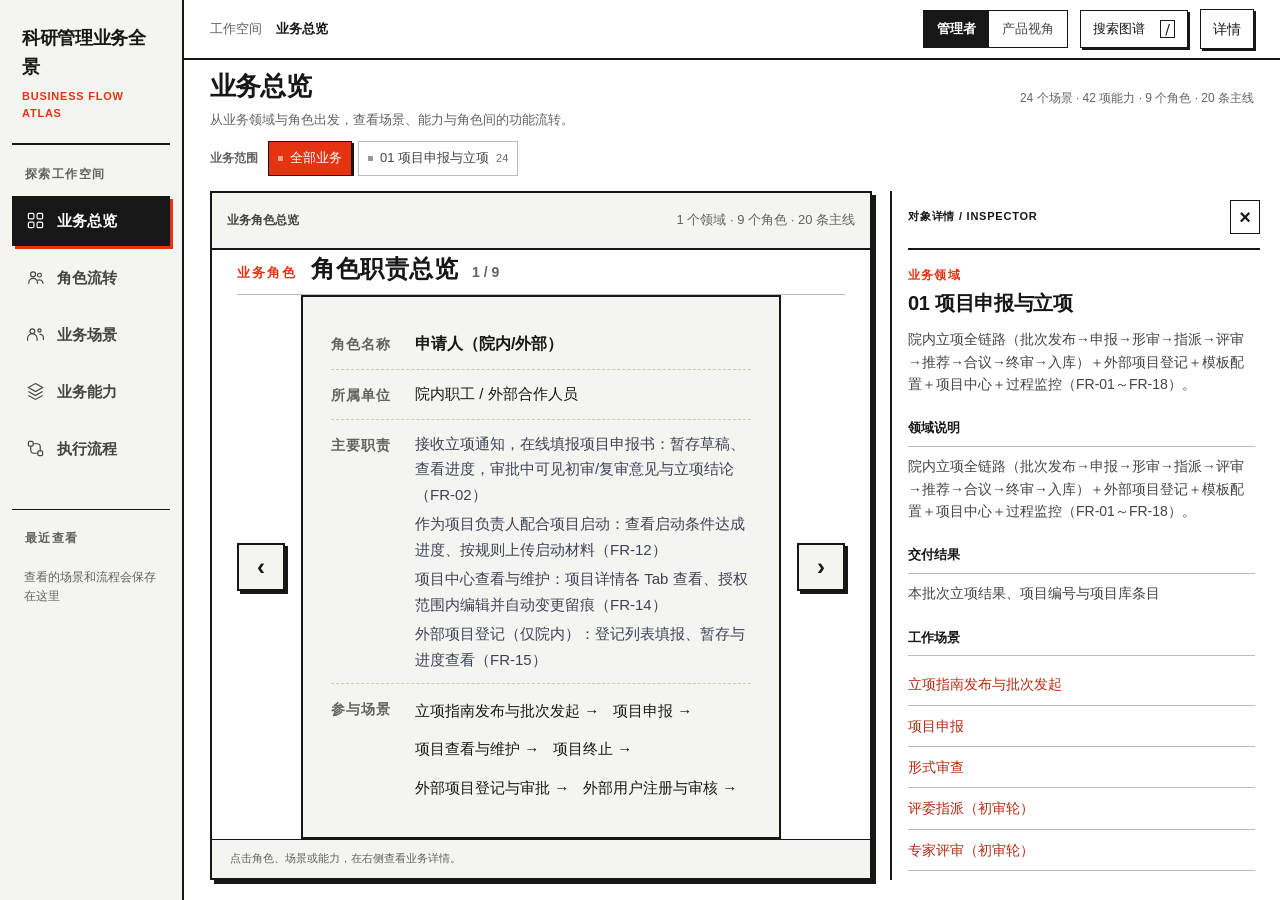
==== commit f467acdc: "业务图谱单模块化:季度推进会整体下线,角色职责按PRD重写为仅立项 - data.js 摘除 D_qt 域/Q01-13 场景/C_q* 能力26项/J_q* 流程13条/纯季度角色3个,meta与头" ====
--- a/index.html
+++ b/index.html
@@ -1,7 +1,21 @@
 <!doctype html>
 <html lang="zh-CN"><head><meta charset="utf-8"><meta name="viewport" content="width=device-width, initial-scale=1"><title>科研管理业务全景 · 业务流转图谱</title><link rel="stylesheet" href="./styles.css"><link rel="stylesheet" href="./workbench.css"></head>
-<body><div class="app"><aside class="sidebar"><div class="brand">科研管理业务全景<small>BUSINESS FLOW ATLAS</small></div><div class="nav-section-label">探索工作空间</div><nav aria-label="主导航"><a class="navlink" data-nav="overview" href="#overview" aria-label="业务总览"><svg viewBox="0 0 24 24" aria-hidden="true"><rect x="3" y="3" width="7" height="7" rx="1.5"/><rect x="14" y="3" width="7" height="7" rx="1.5"/><rect x="3" y="14" width="7" height="7" rx="1.5"/><rect x="14" y="14" width="7" height="7" rx="1.5"/></svg><b>业务总览</b></a><a class="navlink" data-nav="roles" href="#roles" aria-label="角色流转"><svg viewBox="0 0 24 24" aria-hidden="true"><circle cx="9" cy="8" r="3.2"/><path d="M3.5 20v-1.5a5.5 5.5 0 0 1 11 0V20"/><circle cx="17" cy="9" r="2.4"/><path d="M14.5 15.5a4.8 4.8 0 0 1 7 3.5V20"/></svg><b>角色流转</b></a><a class="navlink" data-nav="scenarios" href="#scenarios" aria-label="业务场景"><svg viewBox="0 0 24 24" aria-hidden="true"><circle cx="8" cy="8" r="3"/><circle cx="17" cy="7" r="2"/><path d="M2 20v-3a6 6 0 0 1 12 0v3m3-8a4 4 0 0 1 5 4v3"/></svg><b>业务场景</b></a><a class="navlink" data-nav="capabilities" href="#capabilities" aria-label="业务能力"><svg viewBox="0 0 24 24" aria-hidden="true"><path d="m12 2 9 5-9 5-9-5 9-5zm-9 10 9 5 9-5M3 17l9 5 9-5"/></svg><b>业务能力</b></a><a class="navlink" data-nav="flows" href="#flows" aria-label="执行流程"><svg viewBox="0 0 24 24" aria-hidden="true"><rect x="3" y="3" width="6" height="6" rx="1.5"/><rect x="15" y="15" width="6" height="6" rx="1.5"/><path d="M9 6h5a4 4 0 0 1 4 4v5M6 9v5a4 4 0 0 0 4 4h5"/></svg><b>执行流程</b></a></nav><div id="recent-nav" class="recent-nav"></div><div class="sidebar-foot"><span class="online"></span>业务流转图谱 · 两模块 v2.0<br>01 项目申报与立项 FR-01～FR-18<br>02 季度推进会 QFR-01～QFR-13 · 一个 FR 一条主线<br>业务数据在 data.js 中维护</div></aside><main class="workspace"><header class="topbar"><div class="breadcrumb">工作空间 <strong id="crumb">业务总览</strong></div><div class="top-actions"><div class="view-switch" aria-label="阅读视角"><button id="manager" data-mode="manager">管理者</button><button id="product" data-mode="product">产品视角</button></div><button class="search-trigger" id="search-open" aria-label="搜索全部对象"><span>搜索图谱</span><kbd>/</kbd></button><button class="iconbtn" id="toggle-inspector" aria-label="切换详情面板">详情</button></div></header><section class="pagehead"><div><h1 id="title"></h1><p id="subtitle"></p></div><div class="headcount" id="headcount"></div></section><div id="scopebar" class="scopebar" aria-label="业务领域筛选"></div><div class="content" id="content"><section class="board" aria-label="业务全景工作区"><div id="toolbar" class="toolbar"></div><div id="canvas" class="board-body"></div><footer class="board-footer" id="footer"></footer></section><aside class="inspector" aria-label="选中对象详情"><div class="inspect-head"><span>对象详情 / INSPECTOR</span><button id="close-inspector" aria-label="关闭详情">×</button></div><div class="inspect-body" id="inspector" aria-live="polite"></div></aside></div></main></div>
+<body><div class="app"><aside class="sidebar"><div class="brand">科研管理业务全景<small>BUSINESS FLOW ATLAS</small></div><div class="nav-section-label">探索工作空间</div><nav aria-label="主导航"><a class="navlink" data-nav="overview" href="#overview" aria-label="业务总览"><svg viewBox="0 0 24 24" aria-hidden="true"><rect x="3" y="3" width="7" height="7" rx="1.5"/><rect x="14" y="3" width="7" height="7" rx="1.5"/><rect x="3" y="14" width="7" height="7" rx="1.5"/><rect x="14" y="14" width="7" height="7" rx="1.5"/></svg><b>业务总览</b></a><a class="navlink" data-nav="roles" href="#roles" aria-label="角色流转"><svg viewBox="0 0 24 24" aria-hidden="true"><circle cx="9" cy="8" r="3.2"/><path d="M3.5 20v-1.5a5.5 5.5 0 0 1 11 0V20"/><circle cx="17" cy="9" r="2.4"/><path d="M14.5 15.5a4.8 4.8 0 0 1 7 3.5V20"/></svg><b>角色流转</b></a><a class="navlink" data-nav="scenarios" href="#scenarios" aria-label="业务场景"><svg viewBox="0 0 24 24" aria-hidden="true"><circle cx="8" cy="8" r="3"/><circle cx="17" cy="7" r="2"/><path d="M2 20v-3a6 6 0 0 1 12 0v3m3-8a4 4 0 0 1 5 4v3"/></svg><b>业务场景</b></a><a class="navlink" data-nav="capabilities" href="#capabilities" aria-label="业务能力"><svg viewBox="0 0 24 24" aria-hidden="true"><path d="m12 2 9 5-9 5-9-5 9-5zm-9 10 9 5 9-5M3 17l9 5 9-5"/></svg><b>业务能力</b></a><a class="navlink" data-nav="flows" href="#flows" aria-label="执行流程"><svg viewBox="0 0 24 24" aria-hidden="true"><rect x="3" y="3" width="6" height="6" rx="1.5"/><rect x="15" y="15" width="6" height="6" rx="1.5"/><path d="M9 6h5a4 4 0 0 1 4 4v5M6 9v5a4 4 0 0 0 4 4h5"/></svg><b>执行流程</b></a></nav><div id="recent-nav" class="recent-nav"></div></aside><main class="workspace"><header class="topbar"><div class="breadcrumb">工作空间 <strong id="crumb">业务总览</strong></div><div class="top-actions"><div class="view-switch" aria-label="阅读视角"><button id="manager" data-mode="manager">管理者</button><button id="product" data-mode="product">产品视角</button></div><button class="search-trigger" id="search-open" aria-label="搜索全部对象"><span>搜索图谱</span><kbd>/</kbd></button><button class="iconbtn" id="toggle-inspector" aria-label="切换详情面板">详情</button></div></header><section class="pagehead"><div><h1 id="title"></h1><p id="subtitle"></p></div><div class="headcount" id="headcount"></div></section><div id="scopebar" class="scopebar" aria-label="业务领域筛选"></div><div class="content" id="content"><section class="board" aria-label="业务全景工作区"><div id="toolbar" class="toolbar"></div><div id="canvas" class="board-body"></div><footer class="board-footer" id="footer"></footer></section><aside class="inspector" aria-label="选中对象详情"><div class="inspect-head"><span>对象详情 / INSPECTOR</span><button id="close-inspector" aria-label="关闭详情">×</button></div><div class="inspect-body" id="inspector" aria-live="polite"></div></aside></div></main></div>
 <script src="./data.js"></script>
 <script src="./scripts/prd_fields.js"></script>
 <script src="./app.js"></script>
+<!-- 评审标注工具：URL 加 ?annot=1 开启（并记住本浏览器），?annot=0 关闭；正常打开完全不受影响 -->
+<script src="./scripts/annotate.js"></script>
+<script>
+(function () {
+  try {
+    var m = location.search.match(/[?&]annot=(\d)/)
+    if (m) localStorage.setItem('zgci.annot.enabled', m[1] === '1' ? '1' : '0')
+    if (localStorage.getItem('zgci.annot.enabled') === '1' && window.__zgciAnnot) {
+      window.__zgciAnnot.init()
+      window.__zgci = { exportAnnots: window.__zgciAnnot.exportAll, clearAnnots: window.__zgciAnnot.clearAll }
+    }
+  } catch (e) { /* localStorage 不可用时静默跳过 */ }
+})()
+</script>
 </body></html>
--- a/styles.css
+++ b/styles.css
@@ -1,5 +1,5 @@
 
-:root{--nav:#111d32;--ink:#1e293e;--muted:#738096;--line:#e5eaf1;--bg:#f3f5f9;--accent:#5260d8;--cyan:#148b96;--soft:#eef0ff}*{box-sizing:border-box}body{margin:0;color:var(--ink);font:15px/1.6 Inter,-apple-system,BlinkMacSystemFont,"Segoe UI","PingFang SC","Microsoft YaHei",sans-serif;background:var(--bg)}button,input,select{font:inherit}button{cursor:pointer;color:inherit}button,a,input,select{outline-offset:4px}button:focus-visible,a:focus-visible{outline:2px solid var(--accent)}button{border:0;background:none}a{color:var(--accent)}.app{height:100vh;height:100dvh;display:grid;grid-template-columns:190px minmax(0,1fr);overflow:hidden}.sidebar{background:var(--nav);color:#a9b5ca;padding:29px 15px 20px;display:flex;flex-direction:column}.brand{color:white;font-size:19px;font-weight:700;letter-spacing:.03em;padding:0 12px 30px}.brand small{display:block;font-size:11px;letter-spacing:.19em;color:#7f90ac;font-weight:500;margin-top:5px}.navlink{display:flex;gap:13px;align-items:center;width:100%;padding:13px 15px;color:inherit;text-decoration:none;border-radius:6px;margin-bottom:7px;font-weight:550}.navlink span{font-size:14px;font-family:monospace;opacity:.6}.navlink.active{background:#273553;color:white;box-shadow:inset 3px 0 #8890ff}.sidebar-foot{margin-top:auto;font-size:13px;line-height:1.9;padding:14px 12px;border-top:1px solid #2b374c}.online{display:inline-block;width:6px;height:6px;background:#6fc6bc;border-radius:50%;margin-right:7px}.workspace{min-width:0;min-height:0;overflow:hidden;display:grid;grid-template-rows:72px 82px minmax(0,1fr)}.topbar{display:flex;align-items:center;justify-content:space-between;padding:0 30px;background:white;border-bottom:1px solid var(--line);gap:15px}.breadcrumb{color:var(--muted);font-size:14px}.breadcrumb strong{font-weight:600;color:var(--ink);margin-left:10px}.view-switch{display:flex;background:#f0f2f7;padding:4px;border-radius:7px;gap:3px}.view-switch button{padding:7px 17px;border-radius:5px;font-size:14px}.view-switch .active{background:white;color:var(--accent);box-shadow:0 1px 5px #20304c15;font-weight:650}.top-actions{display:flex;align-items:center;gap:14px}.iconbtn{border:1px solid var(--line);background:white;border-radius:5px;padding:6px 10px;font-size:14px}.pagehead{display:flex;padding:18px 30px 12px;align-items:center;justify-content:space-between;gap:20px}.pagehead h1{font-size:23px;letter-spacing:-.5px;margin:0;font-weight:650}.pagehead p{color:var(--muted);font-size:14px;margin:2px 0 0}.headcount{color:var(--muted);font-size:13px;white-space:nowrap}.content{display:grid;grid-template-columns:minmax(0,1fr) 340px;gap:18px;padding:8px 22px 22px 30px;min-height:0}.content.closed{grid-template-columns:minmax(0,1fr)}.content.closed .inspector{display:none}.board{background:white;border:1px solid var(--line);border-radius:9px;overflow:hidden;display:flex;flex-direction:column;min-height:0;min-width:0;box-shadow:0 3px 15px #16254103}.toolbar{padding:13px 18px;border-bottom:1px solid var(--line);display:flex;gap:12px;align-items:center;flex-wrap:wrap;min-height:57px}.toolbar select{max-width:100%;min-width:210px;border:1px solid #dce1eb;background:white;border-radius:5px;padding:7px 30px 7px 10px;color:var(--ink);font-size:14px}.toolbar label{color:var(--muted);font-size:13px}.tool-note{font-size:13px;color:var(--muted);margin-left:auto}.board-body{flex:1;min-height:0;overflow:auto;position:relative}.board-footer{border-top:1px solid var(--line);padding:10px 18px;display:flex;gap:20px;color:var(--muted);font-size:12px;align-items:center;min-height:39px}.legend{display:inline-flex;gap:7px;align-items:center}.legend i{width:13px;height:3px;background:var(--accent)}.legend .cyan{background:var(--cyan)}.legend .dashed{background:none;border-top:1px dashed #95a2b5}.inspector{border-left:1px solid #dfe5ee;padding-left:18px;min-height:0;display:flex;flex-direction:column}.inspect-head{display:flex;align-items:center;justify-content:space-between;font-size:12px;color:var(--muted);letter-spacing:.07em;padding:9px 0 14px}.inspect-body{overflow:auto;min-height:0;padding-right:5px}.inspect-body h2{font-size:20px;line-height:1.45;overflow-wrap:anywhere;margin:4px 0 10px;letter-spacing:-.3px}.inspect-body h3{font-size:13px;color:var(--muted);font-weight:600;margin:23px 0 8px}.inspect-body p{font-size:14px;white-space:pre-wrap;overflow-wrap:anywhere;margin:0 0 10px}.inspect-body .code{font:13px/1.6 ui-monospace,SFMono-Regular,monospace;color:#52607b;overflow-wrap:anywhere}.eyebrow{font-size:12px;text-transform:uppercase;letter-spacing:.1em;color:var(--accent)}.smalltag{font-size:12px;background:#e9edf4;color:#64718a;border-radius:3px;padding:3px 6px;display:inline-block;margin:3px 4px 3px 0}.relation{display:block;text-align:left;width:100%;border-bottom:1px solid var(--line);padding:9px 0;font-size:14px;overflow-wrap:anywhere;color:var(--accent)}.relation small{display:block;color:var(--muted);font-size:12px}.fields{width:100%;border-collapse:collapse}.fields td{vertical-align:top;font-size:13px;padding:7px 4px;border-bottom:1px solid var(--line);overflow-wrap:anywhere}.fields td:first-child{font-family:monospace;width:47%;color:var(--cyan)}details{border-top:1px solid var(--line);padding:11px 0}summary{font-size:13px;cursor:pointer;color:#64718a}details p{margin-top:10px!important}.portfolio{padding:0 25px}.portfolio-header,.domain-row{display:grid;grid-template-columns:46px 1.1fr 1.5fr 1.1fr;gap:20px;align-items:start}.portfolio-header{color:var(--muted);font-size:12px;padding:16px 0;border-bottom:1px solid var(--line)}.domain-row{padding:23px 0;border-bottom:1px solid var(--line)}.domain-number{color:#bac3d3;font-size:24px;font-weight:350}.domain-title{font-size:17px;font-weight:650;margin-bottom:5px}.domain-summary{font-size:13px;color:var(--muted);line-height:1.75}.scenario-item{display:flex;width:100%;text-align:left;align-items:center;justify-content:space-between;padding:5px 0;font-size:14px}.scenario-item:hover{color:var(--accent)}.outcome{font-size:14px;color:#52607b;border-left:2px solid #d7ddf9;padding-left:12px;margin-top:6px}.introline{padding:17px 20px;background:#fafbfe;border-bottom:1px solid var(--line);font-size:14px;color:#52607b}.introline strong{color:var(--ink)}.matrix{width:100%;border-collapse:collapse;text-align:left}.matrix th{position:sticky;top:0;z-index:2;background:#fafbfe;font-size:12px;color:var(--muted);font-weight:500;border-bottom:1px solid var(--line);padding:13px 16px}.matrix td{padding:14px 16px;border-bottom:1px solid #edf0f6;vertical-align:top;font-size:14px}.matrix td:first-child{min-width:200px}.matrix tr:hover td{background:#f9faff}.matrix .celltitle{font-weight:600;display:block;text-align:left;padding:0;line-height:1.6}.matrix .sub{color:var(--muted);font-size:12px;margin-top:5px}.matrix .technical{font:12px/1.6 ui-monospace,monospace;color:var(--cyan);display:block;overflow-wrap:anywhere;text-align:left;padding:2px 0}.scenario-dot{width:26px;height:26px;border-radius:5px;background:#eef0ff;color:var(--accent);font-size:13px}.scenario-dot.empty{background:#f6f7fa;color:#c4cad4}.graph-wrap{height:100%;min-height:340px;overflow:hidden;background-color:#fcfdff;background-image:radial-gradient(#dfe4ef .6px,transparent .6px);background-size:18px 18px;position:relative;touch-action:none}.graph{width:100%;height:100%;display:block;cursor:grab;user-select:none}.graph:active{cursor:grabbing}.graph-tools{position:absolute;bottom:16px;left:16px;display:flex;background:white;border:1px solid var(--line);box-shadow:0 2px 8px #1e293e0a;border-radius:6px;z-index:3}.graph-tools button{padding:7px 12px;border-right:1px solid var(--line);font-size:14px}.graph-tools button:last-child{border:0}.graph-node{cursor:pointer;transition:opacity .13s}.graph-node rect{fill:white;stroke:#dce2ed;stroke-width:1}.graph-node .accentbar{fill:var(--accent);stroke:none}.graph-node.data .accentbar{fill:var(--cyan)}.graph-node text{fill:var(--ink);font-size:18px;font-weight:550;pointer-events:none}.graph-node .node-meta{font-size:15px;font-weight:400;fill:var(--muted)}.graph-node.data .node-title{font-size:18px;font-family:ui-monospace,monospace;fill:#17747e}.graph-node.selected rect,.graph-node:hover rect,.graph-node:focus rect{stroke:var(--accent);stroke-width:1.7}.graph-node.dim{opacity:.7}.graph-edge{fill:none;stroke:#b4bfd4;stroke-width:1.2;transition:opacity .13s}.graph-edge.write{stroke:var(--cyan)}.graph-edge.related{stroke-dasharray:5 4}.graph-edge.dim{opacity:.12}.graph-edge.hot{stroke-width:2;stroke:var(--accent)}.column-label{font-size:15px;fill:var(--muted);letter-spacing:1px}.searchbox{display:flex;align-items:center;gap:10px;padding:17px 20px;border-bottom:1px solid var(--line)}.searchbox input{width:100%;border:0;background:#f5f7fb;border-radius:5px;padding:12px;outline-color:var(--accent)}.search-result{display:block;text-align:left;width:100%;padding:16px 22px;border-bottom:1px solid var(--line)}.search-result strong{font-size:15px}.search-result small{display:block;font-size:13px;color:var(--muted);margin-top:4px}.empty-state{padding:40px;color:var(--muted);font-size:14px}.mobile-inspect{display:none}.selected-row td{background:#f0f2fe!important}@media(min-width:1650px){.content{grid-template-columns:minmax(0,1fr) 380px}.sidebar{padding-top:32px}.app{grid-template-columns:205px minmax(0,1fr)}}@media(max-width:1150px){.app{grid-template-columns:150px minmax(0,1fr)}.sidebar{padding:24px 8px}.brand{font-size:17px}.content{grid-template-columns:minmax(0,1fr) 280px;padding:8px 15px 15px;gap:13px}.topbar,.pagehead{padding-left:20px;padding-right:20px}.portfolio{padding:0 16px}.domain-row,.portfolio-header{gap:12px;grid-template-columns:25px 1fr 1.2fr}.domain-row .outcome,.portfolio-header> :last-child{display:none}}@media(max-width:900px){.content{grid-template-columns:minmax(0,1fr)}.inspector{position:fixed;z-index:20;right:0;top:72px;bottom:0;width:350px;max-width:92vw;background:#f5f7fb;padding:15px 20px;box-shadow:-10px 0 40px #14213a21;display:none}.content.inspector-open .inspector{display:flex}.content.closed .inspector{display:none}.mobile-inspect{display:block}.breadcrumb{display:none}.topbar{justify-content:flex-end}.headcount{display:none}}@media(max-width:600px){.app{grid-template-columns:58px minmax(0,1fr)}.sidebar{padding:22px 5px}.brand{font-size:0;padding:0 0 23px;text-align:center}.brand:before{content:'科';font-size:20px}.brand small,.navlink b,.sidebar-foot{display:none}.navlink{padding:14px 10px;justify-content:center}.navlink span{font-size:15px;opacity:1}.topbar{padding:0 10px;gap:8px}.view-switch button{padding:7px 10px}.top-actions{gap:7px}.pagehead{padding:14px 14px}.pagehead h1{font-size:20px}.pagehead p{font-size:12px}.content{padding:0 9px 10px}.workspace{grid-template-rows:65px 76px minmax(0,1fr)}.toolbar{padding:10px}.toolbar select{min-width:0;width:100%}.toolbar label{display:none}.tool-note{display:none}.portfolio-header{display:none}.domain-row{grid-template-columns:22px 1fr;padding:18px 0}.domain-row>div:nth-child(3){grid-column:2}.domain-summary{display:none}.board-footer{font-size:11px;gap:10px;padding:8px 10px}.graph-tools{left:10px;bottom:10px}.matrix td,.matrix th{padding:10px}.inspector{top:65px}}@media(prefers-reduced-motion:reduce){*{transition:none!important;scroll-behavior:auto!important}}
+:root{--nav:#111d32;--ink:#1e293e;--muted:#738096;--line:#e5eaf1;--bg:#f3f5f9;--accent:#5260d8;--cyan:#148b96;--soft:#eef0ff}*{box-sizing:border-box}body{margin:0;color:var(--ink);font:15px/1.6 Inter,-apple-system,BlinkMacSystemFont,"Segoe UI","PingFang SC","Microsoft YaHei",sans-serif;background:var(--bg)}button,input,select{font:inherit}button{cursor:pointer;color:inherit}button,a,input,select{outline-offset:4px}button:focus-visible,a:focus-visible{outline:2px solid var(--accent)}button{border:0;background:none}a{color:var(--accent)}.app{height:100vh;height:100dvh;display:grid;grid-template-columns:190px minmax(0,1fr);overflow:hidden}.sidebar{background:var(--nav);color:#a9b5ca;padding:29px 15px 20px;display:flex;flex-direction:column}.brand{color:white;font-size:19px;font-weight:700;letter-spacing:.03em;padding:0 12px 30px}.brand small{display:block;font-size:11px;letter-spacing:.19em;color:#7f90ac;font-weight:500;margin-top:5px}.navlink{display:flex;gap:13px;align-items:center;width:100%;padding:13px 15px;color:inherit;text-decoration:none;border-radius:6px;margin-bottom:7px;font-weight:550}.navlink span{font-size:14px;font-family:monospace;opacity:.6}.navlink.active{background:#273553;color:white;box-shadow:inset 3px 0 #8890ff}.sidebar-foot{margin-top:auto;font-size:13px;line-height:1.9;padding:14px 12px;border-top:1px solid #2b374c}.online{display:inline-block;width:6px;height:6px;background:#6fc6bc;border-radius:50%;margin-right:7px}.workspace{min-width:0;min-height:0;overflow:hidden;display:grid;grid-template-rows:72px 82px minmax(0,1fr)}.topbar{display:flex;align-items:center;justify-content:space-between;padding:0 30px;background:white;border-bottom:1px solid var(--line);gap:15px}.breadcrumb{color:var(--muted);font-size:14px}.breadcrumb strong{font-weight:600;color:var(--ink);margin-left:10px}.view-switch{display:flex;background:#f0f2f7;padding:4px;border-radius:7px;gap:3px}.view-switch button{padding:7px 17px;border-radius:5px;font-size:14px}.view-switch .active{background:white;color:var(--accent);box-shadow:0 1px 5px #20304c15;font-weight:650}.top-actions{display:flex;align-items:center;gap:14px}.iconbtn{border:1px solid var(--line);background:white;border-radius:5px;padding:6px 10px;font-size:14px}.pagehead{display:flex;padding:18px 30px 12px;align-items:center;justify-content:space-between;gap:20px}.pagehead h1{font-size:23px;letter-spacing:-.5px;margin:0;font-weight:650}.pagehead p{color:var(--muted);font-size:14px;margin:2px 0 0}.headcount{color:var(--muted);font-size:13px;white-space:nowrap}.content{display:grid;grid-template-columns:minmax(0,1fr) var(--insp-w,370px);gap:18px;padding:8px 22px 22px 30px;min-height:0}.content.closed{grid-template-columns:minmax(0,1fr)}.content.closed .inspector{display:none}.board{background:white;border:1px solid var(--line);border-radius:9px;overflow:hidden;display:flex;flex-direction:column;min-height:0;min-width:0;box-shadow:0 3px 15px #16254103}.toolbar{padding:13px 18px;border-bottom:1px solid var(--line);display:flex;gap:12px;align-items:center;flex-wrap:wrap;min-height:57px}.toolbar select{max-width:100%;min-width:210px;border:1px solid #dce1eb;background:white;border-radius:5px;padding:7px 30px 7px 10px;color:var(--ink);font-size:14px}.toolbar label{color:var(--muted);font-size:13px}.tool-note{font-size:13px;color:var(--muted);margin-left:auto}.board-body{flex:1;min-height:0;overflow:auto;position:relative}.board-footer{border-top:1px solid var(--line);padding:10px 18px;display:flex;gap:20px;color:var(--muted);font-size:12px;align-items:center;min-height:39px}.legend{display:inline-flex;gap:7px;align-items:center}.legend i{width:13px;height:3px;background:var(--accent)}.legend .cyan{background:var(--cyan)}.legend .dashed{background:none;border-top:1px dashed #95a2b5}.inspector{position:relative;border-left:1px solid #dfe5ee;padding-left:18px;min-height:0;display:flex;flex-direction:column}.inspect-head{display:flex;align-items:center;justify-content:space-between;font-size:12px;color:var(--muted);letter-spacing:.07em;padding:9px 0 14px}.inspect-body{overflow:auto;min-height:0;padding-right:5px}.inspect-body h2{font-size:20px;line-height:1.45;overflow-wrap:anywhere;margin:4px 0 10px;letter-spacing:-.3px}.inspect-body h3{font-size:13px;color:var(--muted);font-weight:600;margin:23px 0 8px}.inspect-body p{font-size:14px;white-space:pre-wrap;overflow-wrap:anywhere;margin:0 0 10px}.inspect-body .code{font:13px/1.6 ui-monospace,SFMono-Regular,monospace;color:#52607b;overflow-wrap:anywhere}.eyebrow{font-size:12px;text-transform:uppercase;letter-spacing:.1em;color:var(--accent)}.smalltag{font-size:12px;background:#e9edf4;color:#64718a;border-radius:3px;padding:3px 6px;display:inline-block;margin:3px 4px 3px 0}.relation{display:block;text-align:left;width:100%;border-bottom:1px solid var(--line);padding:9px 0;font-size:14px;overflow-wrap:anywhere;color:var(--accent)}.relation small{display:block;color:var(--muted);font-size:12px}.fields{width:100%;border-collapse:collapse}.fields td{vertical-align:top;font-size:13px;padding:7px 4px;border-bottom:1px solid var(--line);overflow-wrap:anywhere}.fields td:first-child{font-family:monospace;width:47%;color:var(--cyan)}details{border-top:1px solid var(--line);padding:11px 0}summary{font-size:13px;cursor:pointer;color:#64718a}details p{margin-top:10px!important}.portfolio{padding:0 25px}.portfolio-header,.domain-row{display:grid;grid-template-columns:46px 1.1fr 1.5fr 1.1fr;gap:20px;align-items:start}.portfolio-header{color:var(--muted);font-size:12px;padding:16px 0;border-bottom:1px solid var(--line)}.domain-row{padding:23px 0;border-bottom:1px solid var(--line)}.domain-number{color:#bac3d3;font-size:24px;font-weight:350}.domain-title{font-size:17px;font-weight:650;margin-bottom:5px}.domain-summary{font-size:13px;color:var(--muted);line-height:1.75}.scenario-item{display:flex;width:100%;text-align:left;align-items:center;justify-content:space-between;padding:5px 0;font-size:14px}.scenario-item:hover{color:var(--accent)}.outcome{font-size:14px;color:#52607b;border-left:2px solid #d7ddf9;padding-left:12px;margin-top:6px}.introline{padding:17px 20px;background:#fafbfe;border-bottom:1px solid var(--line);font-size:14px;color:#52607b}.introline strong{color:var(--ink)}.matrix{width:100%;border-collapse:collapse;text-align:left}.matrix th{position:sticky;top:0;z-index:2;background:#fafbfe;font-size:12px;color:var(--muted);font-weight:500;border-bottom:1px solid var(--line);padding:13px 16px}.matrix td{padding:14px 16px;border-bottom:1px solid #edf0f6;vertical-align:top;font-size:14px}.matrix td:first-child{min-width:200px}.matrix tr:hover td{background:#f9faff}.matrix .celltitle{font-weight:600;display:block;text-align:left;padding:0;line-height:1.6}.matrix .sub{color:var(--muted);font-size:12px;margin-top:5px}.matrix .technical{font:12px/1.6 ui-monospace,monospace;color:var(--cyan);display:block;overflow-wrap:anywhere;text-align:left;padding:2px 0}.scenario-dot{width:26px;height:26px;border-radius:5px;background:#eef0ff;color:var(--accent);font-size:13px}.scenario-dot.empty{background:#f6f7fa;color:#c4cad4}.graph-wrap{height:100%;min-height:340px;overflow:hidden;background-color:#fcfdff;background-image:radial-gradient(#dfe4ef .6px,transparent .6px);background-size:18px 18px;position:relative;touch-action:none}.graph{width:100%;height:100%;display:block;cursor:grab;user-select:none}.graph:active{cursor:grabbing}.graph-tools{position:absolute;bottom:16px;left:16px;display:flex;background:white;border:1px solid var(--line);box-shadow:0 2px 8px #1e293e0a;border-radius:6px;z-index:3}.graph-tools button{padding:7px 12px;border-right:1px solid var(--line);font-size:14px}.graph-tools button:last-child{border:0}.graph-node{cursor:pointer;transition:opacity .13s}.graph-node rect{fill:white;stroke:#dce2ed;stroke-width:1}.graph-node .accentbar{fill:var(--accent);stroke:none}.graph-node.data .accentbar{fill:var(--cyan)}.graph-node text{fill:var(--ink);font-size:18px;font-weight:550;pointer-events:none}.graph-node .node-meta{font-size:14px;font-weight:400;fill:var(--muted)}.graph-node.data .node-title{font-size:18px;font-family:ui-monospace,monospace;fill:#17747e}.graph-node.selected rect,.graph-node:hover rect,.graph-node:focus rect{stroke:var(--accent);stroke-width:1.7}.graph-node.dim{opacity:.7}.graph-edge{fill:none;stroke:#b4bfd4;stroke-width:1.2;transition:opacity .13s}.graph-edge.write{stroke:var(--cyan)}.graph-edge.related{stroke-dasharray:5 4}.graph-edge.dim{opacity:.12}.graph-edge.hot{stroke-width:2;stroke:var(--accent)}.column-label{font-size:15px;fill:var(--muted);letter-spacing:1px}.searchbox{display:flex;align-items:center;gap:10px;padding:17px 20px;border-bottom:1px solid var(--line)}.searchbox input{width:100%;border:0;background:#f5f7fb;border-radius:5px;padding:12px;outline-color:var(--accent)}.search-result{display:block;text-align:left;width:100%;padding:16px 22px;border-bottom:1px solid var(--line)}.search-result strong{font-size:15px}.search-result small{display:block;font-size:13px;color:var(--muted);margin-top:4px}.empty-state{padding:40px;color:var(--muted);font-size:14px}.mobile-inspect{display:none}.selected-row td{background:#f0f2fe!important}@media(min-width:1650px){.content{grid-template-columns:minmax(0,1fr) var(--insp-w,410px)}.sidebar{padding-top:32px}.app{grid-template-columns:205px minmax(0,1fr)}}@media(max-width:1150px){.app{grid-template-columns:150px minmax(0,1fr)}.sidebar{padding:24px 8px}.brand{font-size:17px}.content{grid-template-columns:minmax(0,1fr) var(--insp-w,310px);padding:8px 15px 15px;gap:13px}.topbar,.pagehead{padding-left:20px;padding-right:20px}.portfolio{padding:0 16px}.domain-row,.portfolio-header{gap:12px;grid-template-columns:25px 1fr 1.2fr}.domain-row .outcome,.portfolio-header> :last-child{display:none}}@media(max-width:900px){.content{grid-template-columns:minmax(0,1fr)}.inspector{position:fixed;z-index:20;right:0;top:72px;bottom:0;width:350px;max-width:92vw;background:#f5f7fb;padding:15px 20px;box-shadow:-10px 0 40px #14213a21;display:none}.content.inspector-open .inspector{display:flex}.content.closed .inspector{display:none}.mobile-inspect{display:block}.breadcrumb{display:none}.topbar{justify-content:flex-end}.headcount{display:none}}@media(max-width:600px){.app{grid-template-columns:58px minmax(0,1fr)}.sidebar{padding:22px 5px}.brand{font-size:0;padding:0 0 23px;text-align:center}.brand:before{content:'科';font-size:20px}.brand small,.navlink b,.sidebar-foot{display:none}.navlink{padding:14px 10px;justify-content:center}.navlink span{font-size:15px;opacity:1}.topbar{padding:0 10px;gap:8px}.view-switch button{padding:7px 10px}.top-actions{gap:7px}.pagehead{padding:14px 14px}.pagehead h1{font-size:20px}.pagehead p{font-size:12px}.content{padding:0 9px 10px}.workspace{grid-template-rows:65px 76px minmax(0,1fr)}.toolbar{padding:10px}.toolbar select{min-width:0;width:100%}.toolbar label{display:none}.tool-note{display:none}.portfolio-header{display:none}.domain-row{grid-template-columns:22px 1fr;padding:18px 0}.domain-row>div:nth-child(3){grid-column:2}.domain-summary{display:none}.board-footer{font-size:11px;gap:10px;padding:8px 10px}.graph-tools{left:10px;bottom:10px}.matrix td,.matrix th{padding:10px}.inspector{top:65px}}@media(prefers-reduced-motion:reduce){*{transition:none!important;scroll-behavior:auto!important}}
 
 /* Navigation and discovery workspace */
 :root{--nav:#141b2d;--accent:#6264dc;--soft:#efefff;--bg:#f5f6fa}
@@ -13,7 +13,7 @@
 
 /* ===== 流程图扩展（业务图谱新增，配色对齐 workbench 风格） ===== */
 .graph-edge.flowback{stroke-dasharray:5 4;stroke:#b52b12}
-.edge-label{font-size:15px;fill:#171717;font-weight:600;paint-order:stroke;stroke:#f8f8f5;stroke-width:3.5px;pointer-events:none}
+.edge-label{font-size:11px;fill:#171717;font-weight:600;paint-order:stroke;stroke:#f8f8f5;stroke-width:2.5px;pointer-events:none}
 .legend i{background:#71716a}
 .legend .cyan{background:#171717}
 .legend .dashed{border-top:1px dashed #b52b12;background:none}
@@ -47,9 +47,21 @@
 .carousel-dot.active{background:var(--accent);border-color:var(--accent)}
 
 /* ===== 能力详情·字段说明（PRD 字段清单） ===== */
-#inspector .field-tbl-title{margin:14px 0 6px;font-size:17px;font-weight:700;color:#171717;border-left:3px solid #e63312;padding-left:8px}
-#inspector .field-line{display:flex;gap:10px;padding:6px 0;border-bottom:1px dashed var(--line);align-items:baseline}
-#inspector .field-name{flex:0 0 auto;max-width:150px;font-weight:600;color:#171717;font-size:15px}
-#inspector .field-spec{flex:1;min-width:0;display:flex;flex-direction:column;gap:2px}
-#inspector .field-type{display:inline-block;align-self:flex-start;font-size:12px;color:#5d6070;border:1px solid #d8d8d0;padding:0 6px;border-radius:2px;background:#f4f4f1}
-#inspector .field-desc{font-size:15px;color:#3d4356;line-height:1.5}
+
+#inspector .field-empty{margin:6px 0 0;padding:8px 10px;font-size:14px;color:#5d6070;background:#f4f4f1;border:1px dashed #d8d8d0}
+
+#inspector .field-grid{margin:10px 0 0;border:1px solid var(--line)}
+#inspector .field-head,#inspector .field-line{display:grid;grid-template-columns:130px 110px 1fr;gap:0 12px;align-items:baseline;padding:6px 10px}
+#inspector .field-head{background:#f4f4f1;font-weight:700;font-size:14px;color:#171717;border-bottom:1px solid var(--line)}
+#inspector .field-line{border-bottom:1px dashed var(--line);font-size:14px}
+#inspector .field-line:last-child{border-bottom:none}
+#inspector .field-name{font-weight:600;color:#171717}
+#inspector .field-type{color:#5d6070;font-size:13px}
+#inspector .field-desc{color:#3d4356;line-height:1.5}
+
+#insp-drag{position:absolute;left:-8px;top:0;bottom:0;width:16px;cursor:col-resize;touch-action:none;z-index:15}
+#insp-drag::after{content:"";position:absolute;left:7px;top:0;bottom:0;width:2px;background:transparent;transition:background .12s,width .12s}
+#insp-drag:hover::after,#insp-drag.dragging::after{background:#4285f4;width:4px;left:6px}
+body.insp-resizing{cursor:col-resize}
+body.insp-resizing *{cursor:col-resize!important;user-select:none}
+@media(max-width:900px){#insp-drag{display:none}}
